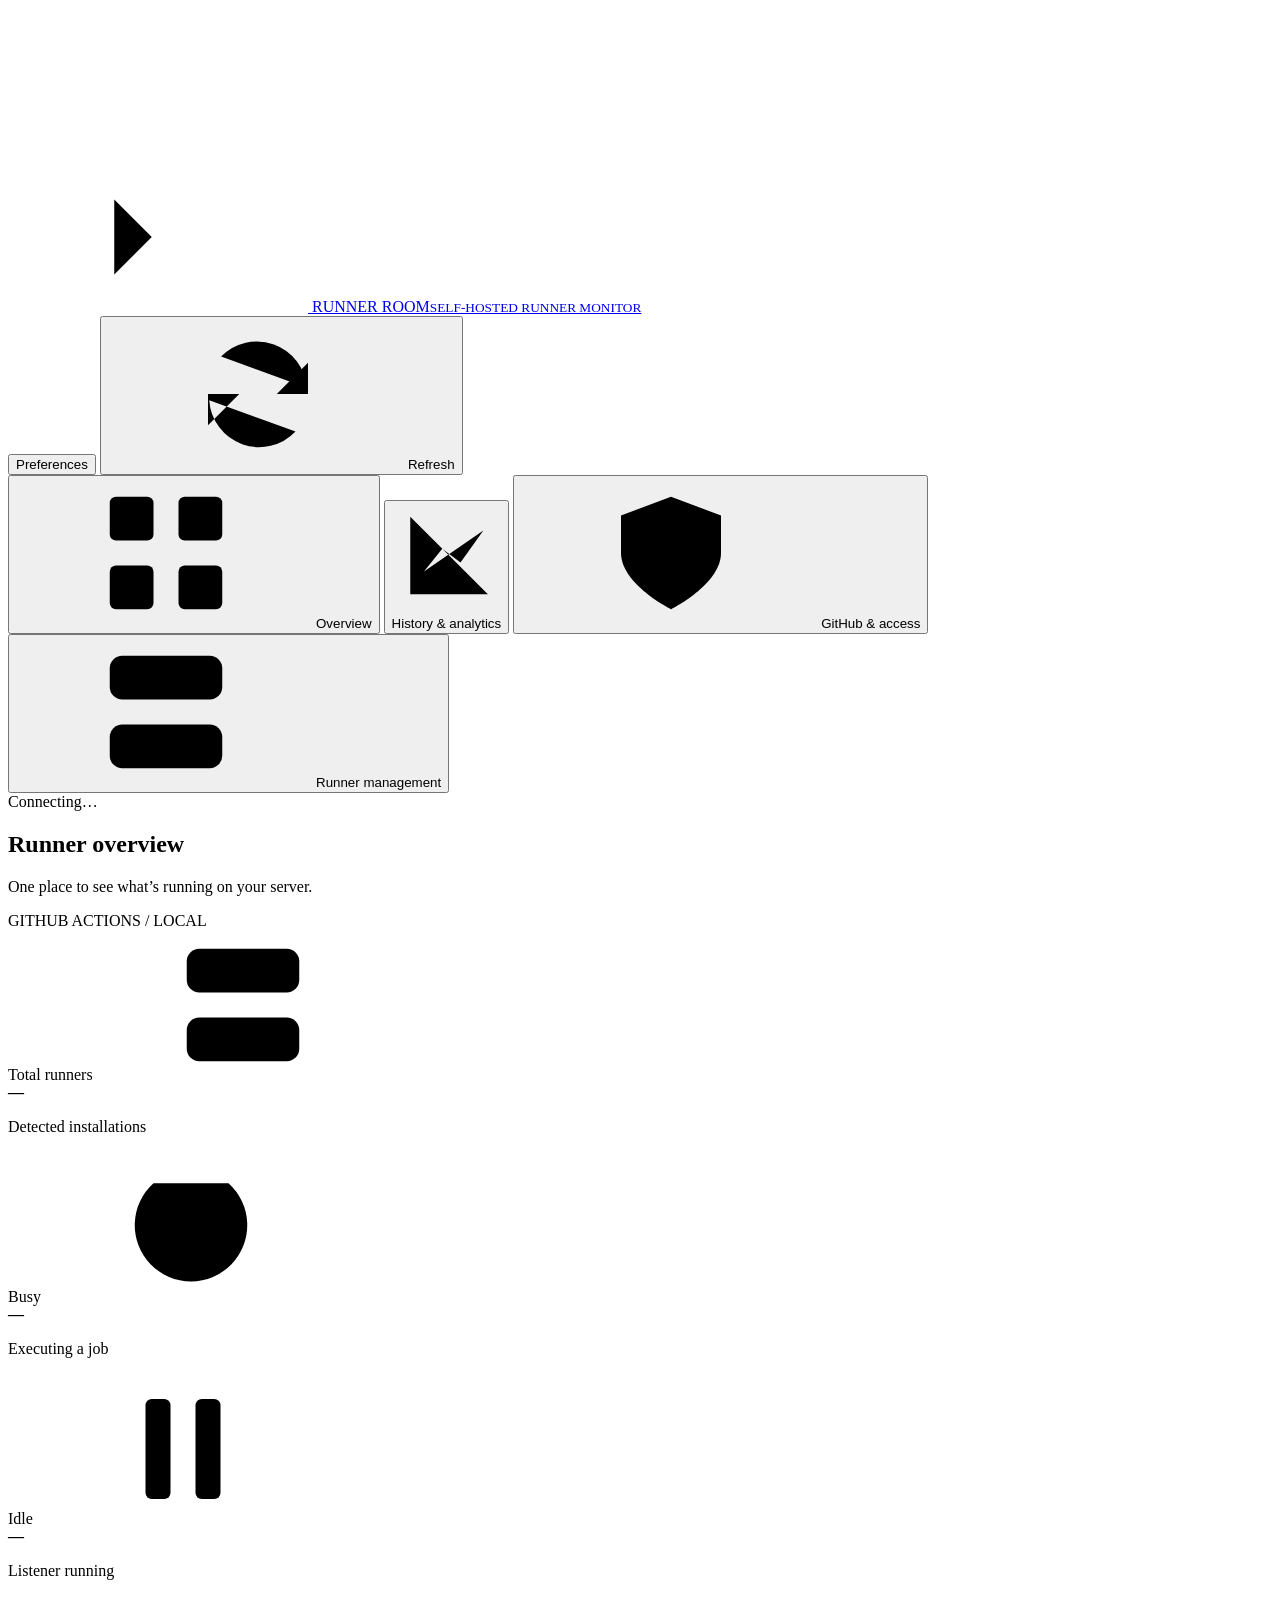
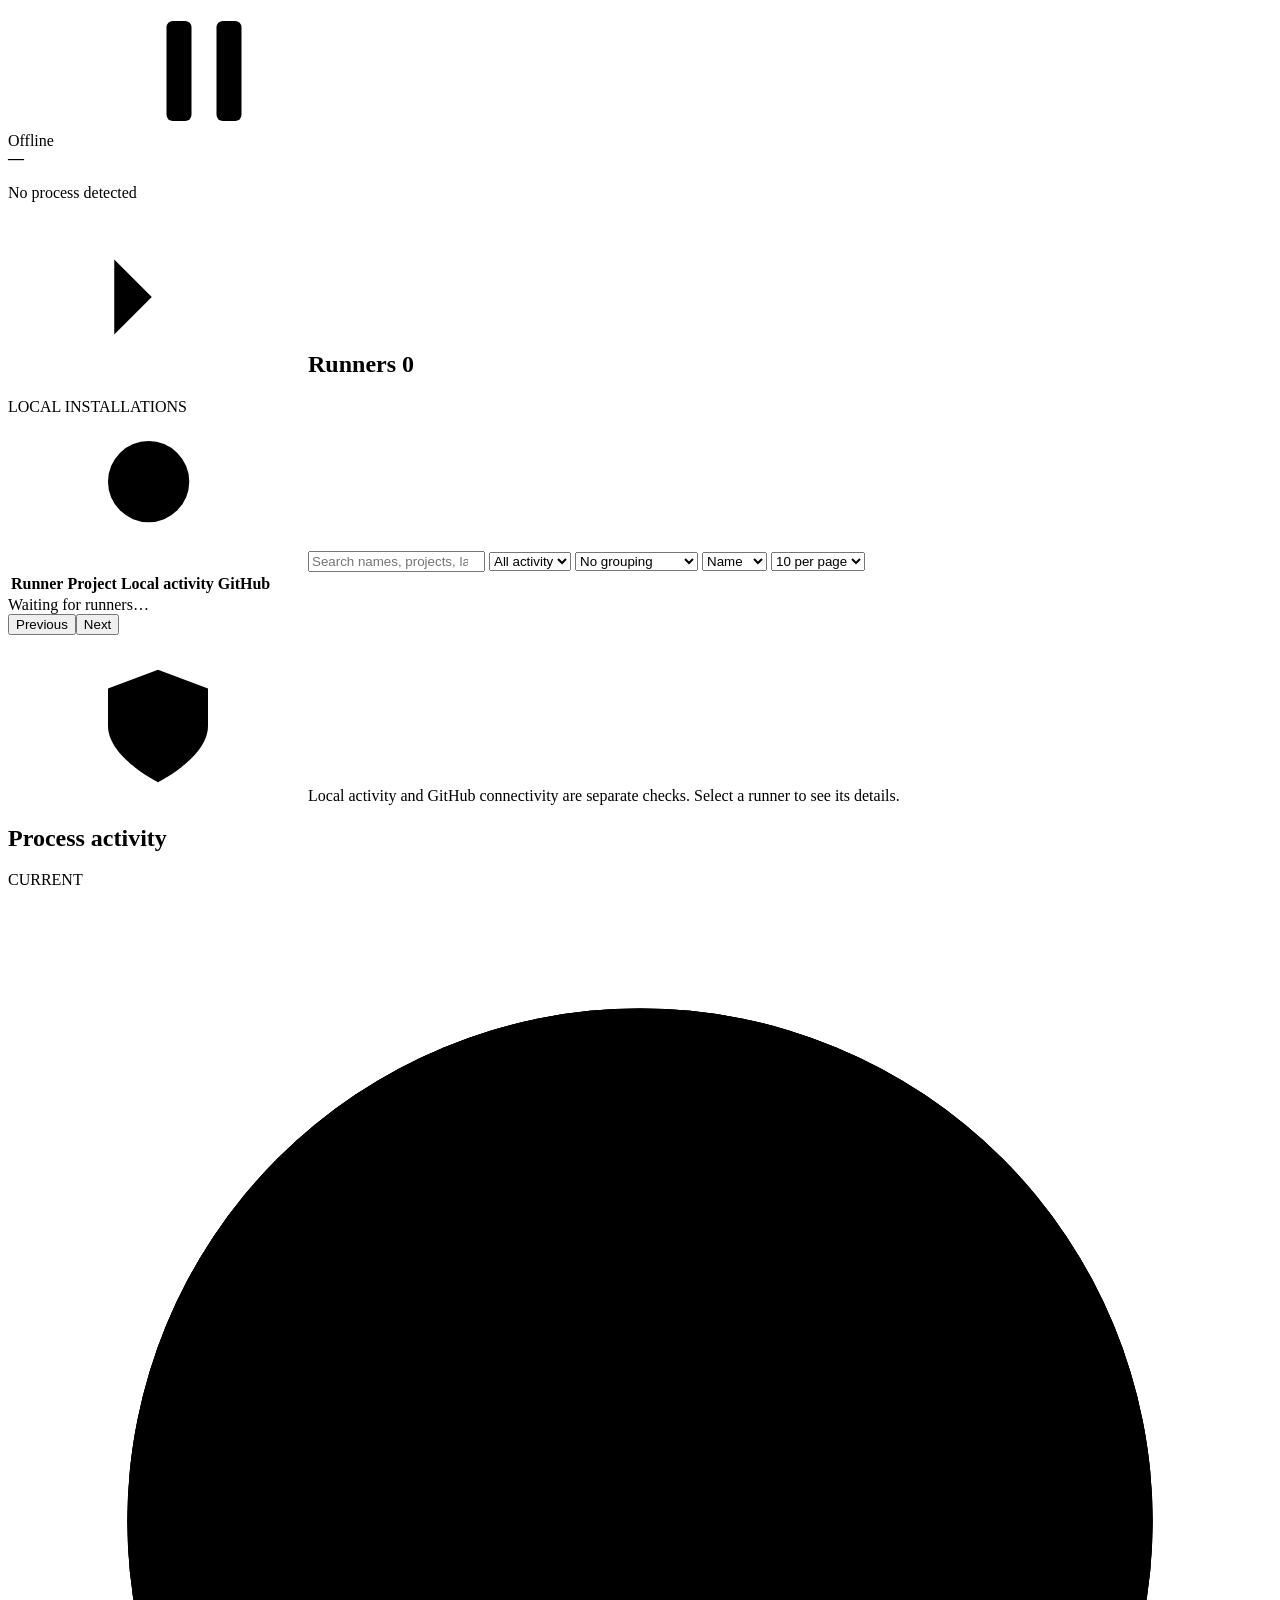
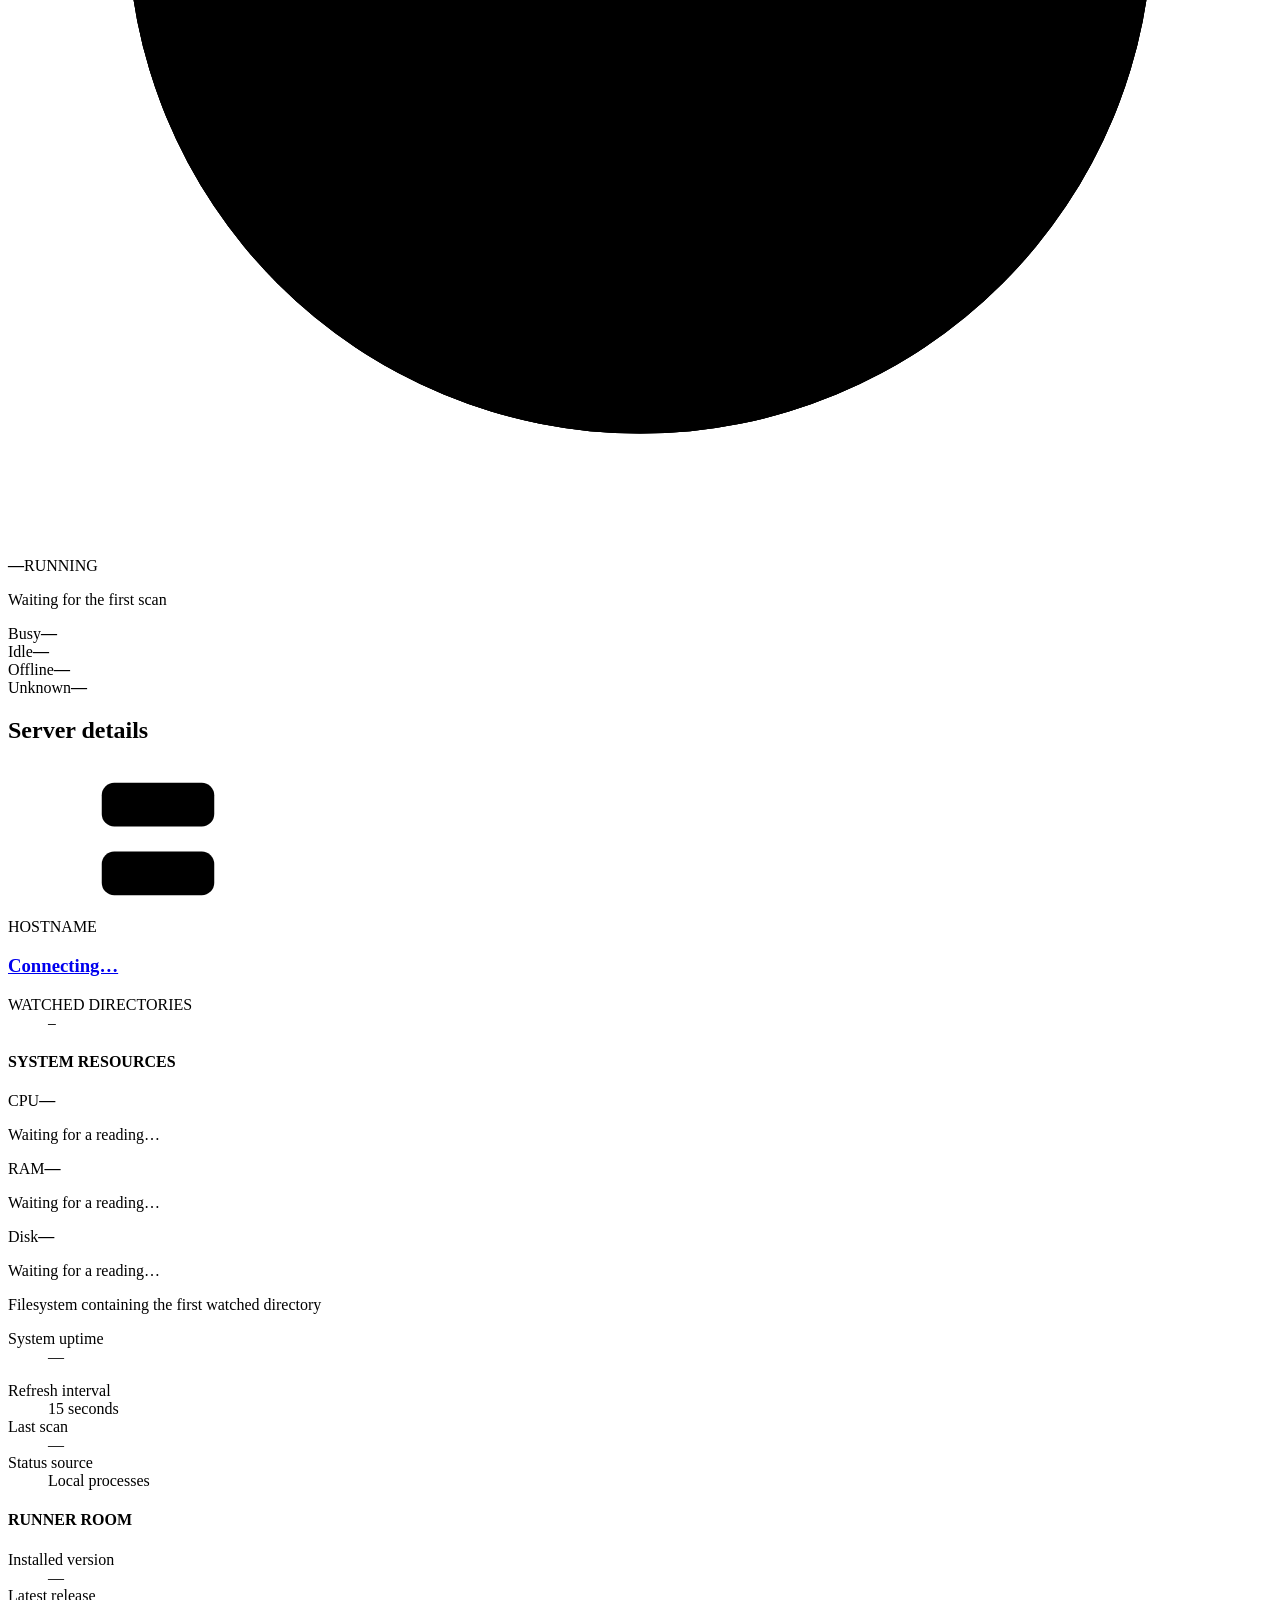
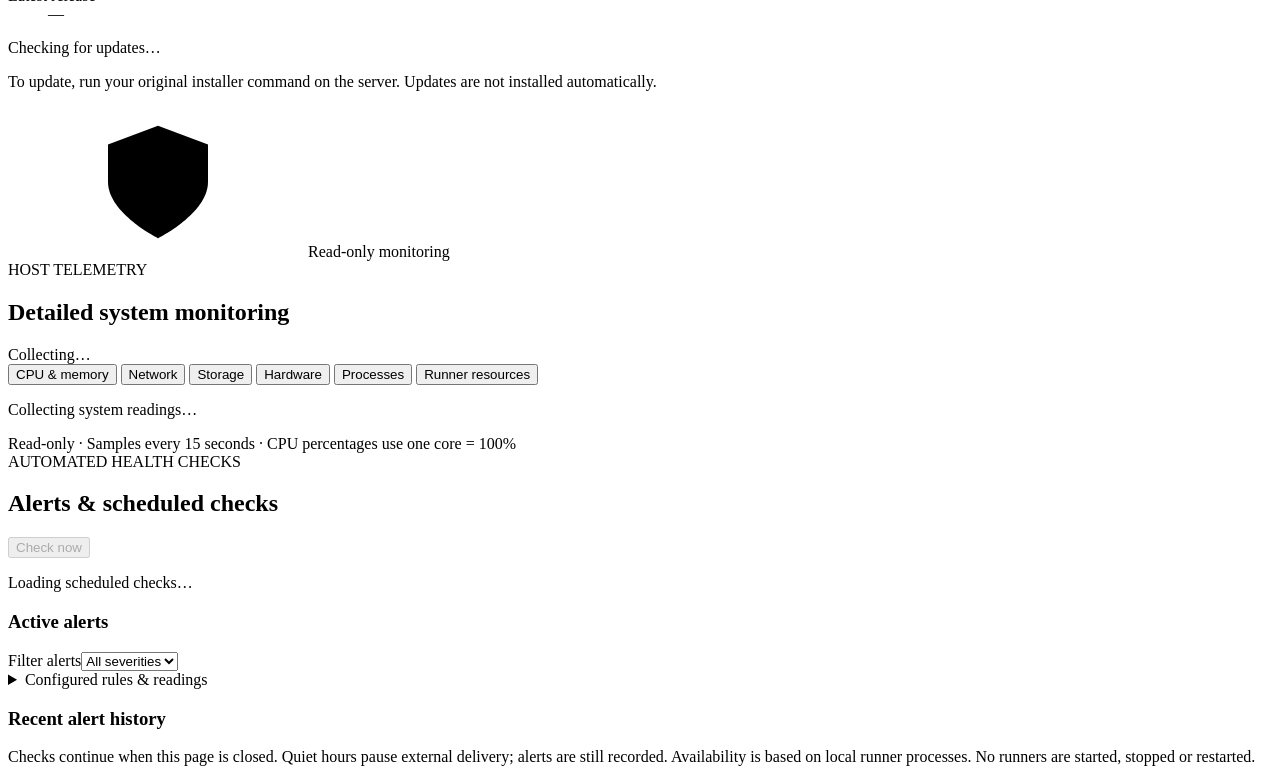
==== src/RunnerRoom/wwwroot/index.html @ 4120928f "refactor: organize .NET projects under src with feature-based folders" ====
<!doctype html>
<html lang="en" data-theme="dark">
<head>
  <meta charset="utf-8">
  <meta name="viewport" content="width=device-width, initial-scale=1">
  <title>Runner Room</title>
  <link rel="icon" href="data:image/svg+xml,%3Csvg xmlns='http://www.w3.org/2000/svg' viewBox='0 0 32 32'%3E%3Crect width='32' height='32' rx='6' fill='%232c8cff'/%3E%3Cpath d='m9 10 6 6-6 6m8 0h7' fill='none' stroke='white' stroke-width='2'/%3E%3C/svg%3E">
  <meta name="theme-color" content="#202a35">
  <link rel="manifest" href="/manifest.webmanifest">
  <link rel="apple-touch-icon" href="/icons/icon-192.png">
  <script src="/preferences.js"></script>
  <script src="/theme.js"></script>
  <link rel="stylesheet" href="/app.css">
  <script src="/access.js" defer></script>
  <script src="/app.js" defer></script>
</head>
<body>
  <svg class="icon-definitions" aria-hidden="true" xmlns="http://www.w3.org/2000/svg">
    <symbol id="icon-terminal" viewBox="0 0 24 24"><path d="m5 6 6 6-6 6m9 0h5"/></symbol>
    <symbol id="icon-grid" viewBox="0 0 24 24"><rect x="3" y="3" width="7" height="7" rx="1"/><rect x="14" y="3" width="7" height="7" rx="1"/><rect x="3" y="14" width="7" height="7" rx="1"/><rect x="14" y="14" width="7" height="7" rx="1"/></symbol>
    <symbol id="icon-server" viewBox="0 0 24 24"><rect x="3" y="3" width="18" height="7" rx="2"/><rect x="3" y="14" width="18" height="7" rx="2"/><path d="M7 6.5h.01M7 17.5h.01M16 6.5h2m-2 11h2"/></symbol>
    <symbol id="icon-power" viewBox="0 0 24 24"><path d="M12 2v10m-6-7a9 9 0 1 0 12 0"/></symbol>
    <symbol id="icon-pause" viewBox="0 0 24 24"><rect x="6" y="4" width="4" height="16" rx="1"/><rect x="14" y="4" width="4" height="16" rx="1"/></symbol>
    <symbol id="icon-refresh" viewBox="0 0 24 24"><path d="M20 7v5h-5M4 17v-5h5M6.1 6a8 8 0 0 1 13.7 5M4.2 13A8 8 0 0 0 18 18"/></symbol>
    <symbol id="icon-search" viewBox="0 0 24 24"><circle cx="10.5" cy="10.5" r="6.5"/><path d="m16 16 5 5"/></symbol>
    <symbol id="icon-shield" viewBox="0 0 24 24"><path d="m12 3 8 3v6c0 5-8 9-8 9s-8-4-8-9V6l8-3Z"/><path d="m8 12 3 3 5-6"/></symbol>
    <symbol id="icon-sun" viewBox="0 0 24 24"><circle cx="12" cy="12" r="4"/><path d="M12 2v2m0 16v2M2 12h2m16 0h2M5 5l1.5 1.5m11 11L19 19M5 19l1.5-1.5m11-11L19 5"/></symbol>
    <symbol id="icon-moon" viewBox="0 0 24 24"><path d="M20.5 13A8.5 8.5 0 0 1 11 3.5 8.5 8.5 0 1 0 20.5 13Z"/></symbol>
  </svg>
  <header class="topbar">
    <a class="brand" href="/" aria-label="Runner Room home">
      <span class="brand-mark"><svg class="icon" aria-hidden="true"><use href="#icon-terminal"/></svg></span>
      <span>RUNNER ROOM<small>SELF-HOSTED RUNNER MONITOR</small></span>
    </a>
    <div class="topbar-actions">
      <a id="app-update-indicator" class="app-update-indicator" target="_blank" rel="noopener noreferrer" hidden>Update available</a>
      <button id="preferences-open" class="theme-toggle" type="button">Preferences</button>
      <button id="theme-toggle" class="theme-toggle" type="button" hidden>
        <svg class="icon sun" aria-hidden="true"><use href="#icon-sun"/></svg>
        <svg class="icon moon" aria-hidden="true"><use href="#icon-moon"/></svg>
        <span id="theme-label">Light theme</span>
      </button>
      <button id="refresh" class="primary-button" type="button"><svg class="icon" aria-hidden="true"><use href="#icon-refresh"/></svg>Refresh</button>
    </div>
  </header>
  <div class="workspace-bar">
    <div class="workspace-tabs" role="tablist" aria-label="Workspace">
      <button id="workspace-tab-overview" class="workspace-tab" type="button" role="tab" aria-selected="true" aria-controls="workspace-overview" data-workspace="overview"><svg class="icon" aria-hidden="true"><use href="#icon-grid"/></svg>Overview</button>
      <button id="workspace-tab-history" class="workspace-tab" type="button" role="tab" aria-selected="false" aria-controls="workspace-history" tabindex="-1" data-workspace="history"><svg class="icon" viewBox="0 0 24 24" aria-hidden="true"><path d="M4 3v17h17M7 15l4-5 4 3 5-7"/></svg>History &amp; analytics</button>
      <button id="workspace-tab-integration" class="workspace-tab" type="button" role="tab" aria-selected="false" aria-controls="workspace-integration" tabindex="-1" data-workspace="integration"><svg class="icon" aria-hidden="true"><use href="#icon-shield"/></svg>GitHub &amp; access</button>
      <button id="workspace-tab-management" class="workspace-tab" type="button" role="tab" aria-selected="false" aria-controls="workspace-management" tabindex="-1" data-workspace="management"><svg class="icon" aria-hidden="true"><use href="#icon-server"/></svg>Runner management</button>
    </div>
    <span class="connection"><i class="dot unknown" id="connection-dot" aria-hidden="true"></i><span id="connection">Connecting…</span></span>
  </div>
  <main>
    <div id="access-session" class="access-session" hidden><span id="access-identity"></span><button id="access-logout" type="button">Sign out</button></div>
    <div id="demo" class="notice demo" hidden><strong>DEMO PREVIEW</strong><span>Sample data. Your server will show its own runners here.</span></div>
    <div id="message" class="notice" role="status" hidden></div>
    <section id="workspace-overview" role="tabpanel" aria-labelledby="workspace-tab-overview">
    <div class="page-heading"><div><h1>Runner overview</h1><p>One place to see what’s running on your server.</p></div><span class="scope-label">GITHUB ACTIONS / LOCAL</span></div>
    <div class="dashboard-grid">
      <div class="main-column">
        <section class="summary" aria-label="Runner counts">
          <article class="metric total-metric"><div class="metric-heading"><span>Total runners</span><svg class="icon" aria-hidden="true"><use href="#icon-server"/></svg></div><strong id="total">—</strong><p>Detected installations</p><span class="metric-accent" aria-hidden="true"></span></article>
          <article class="metric busy-metric"><div class="metric-heading"><span>Busy</span><svg class="icon" aria-hidden="true"><use href="#icon-power"/></svg></div><strong id="busy">—</strong><p><i class="dot busy" aria-hidden="true"></i>Executing a job</p><span class="metric-accent" aria-hidden="true"></span></article>
          <article class="metric on-metric"><div class="metric-heading"><span>Idle</span><svg class="icon" aria-hidden="true"><use href="#icon-pause"/></svg></div><strong id="idle">—</strong><p><i class="dot idle" aria-hidden="true"></i>Listener running</p><span class="metric-accent" aria-hidden="true"></span></article>
          <article class="metric off-metric"><div class="metric-heading"><span>Offline</span><svg class="icon" aria-hidden="true"><use href="#icon-pause"/></svg></div><strong id="offline">—</strong><p><i class="dot offline" aria-hidden="true"></i>No process detected</p><span class="metric-accent" aria-hidden="true"></span></article>
        </section>
        <section class="panel runner-panel" aria-labelledby="runners-title">
          <div class="panel-heading"><h2 id="runners-title"><svg class="icon" aria-hidden="true"><use href="#icon-terminal"/></svg>Runners <span id="count" class="count">0</span></h2><span class="panel-caption">LOCAL INSTALLATIONS</span></div>
          <div class="table-toolbar">
            <label class="search"><svg class="icon" aria-hidden="true"><use href="#icon-search"/></svg><input id="search" type="search" aria-label="Search runners" placeholder="Search names, projects, labels…" autocomplete="off"></label>
            <select id="status-filter" aria-label="Filter runners by status"><option value="all">All activity</option><option value="busy">Busy</option><option value="idle">Idle</option><option value="offline">Offline</option><option value="unknown">Unknown</option></select>
            <select id="group-by" aria-label="Group runners"><option value="none">No grouping</option><option value="repository">By repository</option><option value="organization">By organization</option><option value="host">By machine</option><option value="group">By custom group</option><option value="runnerGroup">By runner group</option></select>
            <select id="runner-sort" aria-label="Sort runners"><option value="name">Name</option><option value="status">Status</option><option value="uptime">Uptime</option></select>
            <select id="runner-page-size" aria-label="Runners per page"><option value="10">10 per page</option><option value="25">25 per page</option><option value="50">50 per page</option><option value="all">All runners</option></select>
          </div>
          <div class="table-wrap"><table><thead><tr><th scope="col">Runner</th><th scope="col" class="target-column">Project</th><th scope="col">Local activity</th><th scope="col">GitHub</th></tr></thead><tbody id="runners"></tbody></table></div>
          <div id="empty" class="empty" hidden><svg class="icon" aria-hidden="true"><use href="#icon-search"/></svg><h3 id="empty-title">No runners yet</h3><p id="empty-description"></p></div>
          <div class="table-footer"><span id="visible-count">Waiting for runners…</span><div class="page-controls"><button id="runner-previous" type="button">Previous</button><span id="runner-page"></span><button id="runner-next" type="button">Next</button></div></div>
        </section>
        <p class="status-note"><svg class="icon" aria-hidden="true"><use href="#icon-shield"/></svg>Local activity and GitHub connectivity are separate checks. Select a runner to see its details.</p>
      </div>
      <aside class="side-column" aria-label="Status and server details">
        <section class="panel activity-panel" aria-labelledby="activity-title">
          <div class="panel-heading"><h2 id="activity-title">Process activity</h2><span class="panel-caption">CURRENT</span></div>
          <div class="activity-body">
            <div id="activity-ring" class="activity-ring" role="img" aria-label="Waiting for runner status">
              <svg viewBox="0 0 180 180" aria-hidden="true"><circle class="ring-track" cx="90" cy="90" r="73"/><circle id="ring-on" class="ring-on" cx="90" cy="90" r="73" pathLength="100" stroke-dasharray="0 100"/><circle id="ring-unknown" class="ring-unknown" cx="90" cy="90" r="73" pathLength="100" stroke-dasharray="0 100"/></svg>
              <div class="ring-value"><strong id="activity-percent">—</strong><span>RUNNING</span></div>
            </div>
            <p id="activity-caption">Waiting for the first scan</p>
          </div>
          <div class="status-legend"><div><span><i class="dot busy" aria-hidden="true"></i>Busy</span><strong id="legend-busy">—</strong></div><div><span><i class="dot idle" aria-hidden="true"></i>Idle</span><strong id="legend-idle">—</strong></div><div><span><i class="dot offline" aria-hidden="true"></i>Offline</span><strong id="legend-offline">—</strong></div><div><span><i class="dot unknown" aria-hidden="true"></i>Unknown</span><strong id="legend-unknown">—</strong></div></div>
        </section>
        <section class="panel server-panel" aria-labelledby="server-title">
          <div class="panel-heading"><h2 id="server-title">Server details</h2><svg class="icon" aria-hidden="true"><use href="#icon-server"/></svg></div>
          <div class="server-body">
            <span class="field-label">HOSTNAME</span><h3><a id="host" href="#/server" data-no-translate>Connecting…</a></h3>
            <dl><div class="directory-field"><dt>WATCHED DIRECTORIES</dt><dd><code id="root">—</code></dd></div></dl>
            <section class="system-info" aria-labelledby="system-title">
              <h4 id="system-title">SYSTEM RESOURCES</h4>
              <div class="resource">
                <div class="resource-heading"><span>CPU</span><strong id="cpu-value">—</strong></div>
                <progress id="cpu-meter" max="100" value="0" aria-label="CPU usage" hidden></progress>
                <p id="cpu-detail">Waiting for a reading…</p>
              </div>
              <div class="resource">
                <div class="resource-heading"><span>RAM</span><strong id="memory-value">—</strong></div>
                <progress id="memory-meter" max="100" value="0" aria-label="RAM usage" hidden></progress>
                <p id="memory-detail">Waiting for a reading…</p>
              </div>
              <div class="resource">
                <div class="resource-heading"><span>Disk</span><strong id="disk-value">—</strong></div>
                <progress id="disk-meter" max="100" value="0" aria-label="Disk usage" hidden></progress>
                <p id="disk-detail">Waiting for a reading…</p>
                <p id="disk-available"></p>
                <span class="resource-note">Filesystem containing the first watched directory</span>
              </div>
              <dl><div><dt>System uptime</dt><dd id="system-uptime">—</dd></div></dl>
            </section>
            <dl class="monitor-details"><div><dt>Refresh interval</dt><dd>15 seconds</dd></div><div><dt>Last scan</dt><dd id="updated">—</dd></div><div><dt>Status source</dt><dd>Local processes</dd></div></dl>
            <section class="application-info" aria-labelledby="app-update-title">
              <h4 id="app-update-title">RUNNER ROOM</h4>
              <dl><div><dt>Installed version</dt><dd id="app-installed-version">—</dd></div><div><dt>Latest release</dt><dd id="app-latest-version">—</dd></div></dl>
              <p id="app-update-status" class="app-update-status" role="status">Checking for updates…</p>
              <p id="app-update-message" class="detail-hint"></p>
              <p id="app-update-checked" class="detail-hint"></p>
              <a id="app-release-link" class="project-link" target="_blank" rel="noopener noreferrer" hidden>View release notes ↗</a>
              <p class="detail-hint">To update, run your original installer command on the server. Updates are not installed automatically.</p>
            </section>
          </div>
          <div class="server-footer"><svg class="icon" aria-hidden="true"><use href="#icon-shield"/></svg>Read-only monitoring</div>
        </section>
      </aside>
    </div>
    <section class="panel monitoring-panel" aria-labelledby="monitoring-title">
      <div class="panel-heading"><div><span class="field-label">HOST TELEMETRY</span><h2 id="monitoring-title">Detailed system monitoring</h2></div><span id="monitoring-checked" class="panel-caption">Collecting…</span></div>
      <div class="monitor-tabs" role="tablist" aria-label="System metrics">
        <button type="button" role="tab" id="tab-cpu" aria-controls="monitor-cpu" aria-selected="true" data-monitor-tab="cpu">CPU &amp; memory</button>
        <button type="button" role="tab" id="tab-network" aria-controls="monitor-network" aria-selected="false" tabindex="-1" data-monitor-tab="network">Network</button>
        <button type="button" role="tab" id="tab-storage" aria-controls="monitor-storage" aria-selected="false" tabindex="-1" data-monitor-tab="storage">Storage</button>
        <button type="button" role="tab" id="tab-hardware" aria-controls="monitor-hardware" aria-selected="false" tabindex="-1" data-monitor-tab="hardware">Hardware</button>
        <button type="button" role="tab" id="tab-processes" aria-controls="monitor-processes" aria-selected="false" tabindex="-1" data-monitor-tab="processes">Processes</button>
        <button type="button" role="tab" id="tab-runner-resources" aria-controls="monitor-runner-resources" aria-selected="false" tabindex="-1" data-monitor-tab="runner-resources">Runner resources</button>
      </div>
      <p id="monitoring-warning" class="monitor-warning" role="status" hidden></p>
      <div id="monitor-cpu" class="monitor-content" role="tabpanel" aria-labelledby="tab-cpu"><p class="detail-hint">Collecting system readings…</p></div>
      <div id="monitor-network" class="monitor-content" role="tabpanel" aria-labelledby="tab-network" hidden></div>
      <div id="monitor-storage" class="monitor-content" role="tabpanel" aria-labelledby="tab-storage" hidden></div>
      <div id="monitor-hardware" class="monitor-content" role="tabpanel" aria-labelledby="tab-hardware" hidden></div>
      <div id="monitor-processes" class="monitor-content" role="tabpanel" aria-labelledby="tab-processes" hidden>
        <div class="process-controls"><label>View <select id="process-view"><option value="applications">Applications</option><option value="processes">Individual processes</option></select></label><label>Sort by <select id="process-sort"><option value="cpu">CPU</option><option value="memory">RAM</option></select></label></div>
        <div id="process-readings"></div>
      </div>
      <div id="monitor-runner-resources" class="monitor-content" role="tabpanel" aria-labelledby="tab-runner-resources" hidden></div>
      <div class="table-footer">Read-only · Samples every 15 seconds · CPU percentages use one core = 100%</div>
    </section>
    <section class="panel alerts-panel" aria-labelledby="alerts-title">
      <div class="panel-heading"><div><span class="field-label">AUTOMATED HEALTH CHECKS</span><h2 id="alerts-title">Alerts &amp; scheduled checks</h2></div><button id="alerts-check" class="secondary-button" type="button" disabled>Check now</button></div>
      <div class="monitor-content">
        <p id="alerts-warning" class="monitor-warning" role="status" hidden></p>
        <div id="alerts-summary" class="monitor-grid"></div>
        <p id="alerts-schedule" class="detail-hint">Loading scheduled checks…</p>
        <div class="history-job-heading"><h3 class="monitor-subheading">Active alerts</h3><label>Filter alerts<select id="alerts-severity"><option value="">All severities</option><option value="critical">Critical</option><option value="warning">Warning</option></select></label></div>
        <div id="alerts-active" class="alerts-active" aria-live="polite"></div>
        <details class="alerts-rules"><summary>Configured rules &amp; readings</summary><div id="alerts-rules"></div><p class="detail-hint">Edit Alerts in the server settings file and restart the service to change rules, thresholds, check frequency or notification delivery. Missing readings never count as healthy.</p></details>
        <h3 class="monitor-subheading">Recent alert history</h3>
        <div id="alerts-history"></div>
        <p class="detail-hint">Checks continue when this page is closed. Quiet hours pause external delivery; alerts are still recorded. Availability is based on local runner processes. No runners are started, stopped or restarted.</p>
      </div>
    </section>
    </section>
    <section id="workspace-history" class="panel analytics-panel" role="tabpanel" aria-labelledby="workspace-tab-history" hidden>
      <div class="panel-heading"><div><span class="field-label">OBSERVED ACTIVITY</span><h2 id="analytics-title">History &amp; analytics</h2></div><button id="history-export" class="secondary-button" type="button" disabled>Export jobs CSV</button></div>
      <form id="history-controls" class="history-controls">
        <label>Period<select id="history-period"><option value="7">Last 7 UTC days</option><option value="1">Today (UTC)</option><option value="30">Last 30 UTC days</option><option value="custom">Custom</option></select></label>
        <label>From (UTC)<input type="date" id="history-from" required></label>
        <label>Through (UTC)<input type="date" id="history-to" required></label>
        <label>Runner<select id="history-runner"><option value="">All runners</option></select></label>
        <button class="secondary-button" type="submit">Apply dates</button>
      </form>
      <p id="history-message" class="monitor-warning" role="status" hidden></p>
      <div class="monitor-content">
        <p id="history-coverage" class="detail-hint">Collecting history…</p>
        <div id="history-summary" class="history-summary"></div>
        <div class="history-charts"><section><h3 class="monitor-subheading">Completed jobs per day</h3><div id="history-job-chart" class="history-chart"></div></section><section><h3 class="monitor-subheading">Daily runner utilization</h3><div id="history-utilization-chart" class="history-chart"></div></section></div>
        <h3 class="monitor-subheading">Runner comparison</h3><div id="history-runners"></div>
        <div class="history-job-heading"><h3 class="monitor-subheading">Job history</h3><label>Job outcome<select id="history-result"><option value="">All outcomes</option><option>Succeeded</option><option>SucceededWithIssues</option><option>Failed</option><option>Canceled</option><option>Skipped</option><option>Abandoned</option><option value="Incomplete">Completion not observed</option></select></label></div>
        <div id="history-jobs"></div>
        <div class="history-pagination"><button id="history-previous" type="button" class="secondary-button" disabled>Previous</button><span id="history-page" class="detail-hint"></span><button id="history-next" type="button" class="secondary-button" disabled>Next</button></div>
        <p class="detail-hint">Local availability measures running processes, not GitHub connectivity. Unknown states and collection gaps are excluded from percentages. Job records come from retained listener summaries; missing events can leave outcomes or durations unavailable. Outcome filters apply to the job list and CSV; charts and totals describe all outcomes.</p>
      </div>
    </section>
    <section id="workspace-integration" class="panel" role="tabpanel" aria-labelledby="workspace-tab-integration" hidden>
      <div class="panel-heading"><div><span class="field-label">CONNECTION &amp; PERMISSIONS</span><h2>GitHub &amp; access</h2></div></div>
      <div class="monitor-content">
        <p id="integration-warning" class="monitor-warning" role="status" hidden></p>
        <div id="integration-summary" class="monitor-grid"></div>
        <p id="integration-permissions" class="detail-hint"></p>
        <div id="integration-admin" hidden>
          <h3 class="monitor-subheading">GitHub runner connections</h3><div id="integration-runners"></div>
          <p class="detail-hint">Runner API access uses the server's read-only GitHub token. GitHub sign-in identifies dashboard users and grants no access unless their numeric GitHub ID is explicitly allowed.</p>
          <h3 class="monitor-subheading">Allowed accounts</h3><div id="integration-users"></div>
          <p class="detail-hint">Manage accounts and roles in Access settings on the server, then restart. Viewer: monitoring, job summaries and history exports. Admin: also diagnostic logs, manual alert checks, integration details and access audit.</p>
          <h3 class="monitor-subheading">Recent access activity</h3><div id="integration-audit"></div>
        </div>
      </div>
    </section>
    <section id="workspace-management" class="panel management-panel" role="tabpanel" aria-labelledby="workspace-tab-management" hidden>
      <div class="panel-heading"><div><span class="field-label">RUNNER LIFECYCLE</span><h2>Runner management</h2></div><button id="management-refresh" class="secondary-button" type="button">Refresh management</button></div>
      <div class="monitor-content">
        <p id="management-message" class="monitor-warning" role="status">Loading management settings…</p>
        <div id="management-content" hidden>
          <div id="management-summary" class="monitor-grid"></div>
          <div class="management-toolbar"><button id="management-new" class="secondary-button" type="button">+ Create runners</button><button id="management-import-open" class="secondary-button" type="button">Import installation</button><button id="management-version" class="secondary-button" type="button">Check latest version</button><span id="management-latest" class="detail-hint"></span></div>
          <details id="management-editor" class="management-section">
            <summary id="management-editor-title">Create runners / pool template</summary>
            <form id="management-form" class="management-form">
              <label>Runner name / batch prefix<input id="mg-name" required maxlength="100" placeholder="build-linux"></label>
              <label>GitHub scope<select id="mg-scope" required></select></label>
              <label>Custom labels<input id="mg-labels" placeholder="home-lab, build"></label>
              <label>Execution mode<select id="mg-mode"><option value="process">Managed process</option><option value="user-service">User systemd service</option><option value="system-service" disabled>Existing system service</option></select></label>
              <label>Workspace folder<input id="mg-work" value="_work" required maxlength="100"></label>
              <label>Local pool<input id="mg-pool" value="default" required maxlength="100"></label>
              <label>GitHub group (organization only)<input id="mg-group" maxlength="100" placeholder="Default"></label>
              <label>Number of runners<input id="mg-count" type="number" min="1" max="50" value="1" required></label>
              <label>Crash retry limit<input id="mg-retries" type="number" min="0" max="20" value="3" required></label>
              <label>Retry delay (seconds)<input id="mg-delay" type="number" min="5" max="3600" value="30" required></label>
              <label class="management-check"><input id="mg-restore" type="checkbox" checked> Restore after restart</label>
              <label class="management-check"><input id="mg-ephemeral" type="checkbox"> Ephemeral (one job)</label>
              <label class="management-check"><input id="mg-no-update" type="checkbox"> Disable GitHub auto-update</label>
              <label class="management-check"><input id="mg-start" type="checkbox" checked> Start after creation</label>
              <div class="management-form-actions"><button id="mg-save" class="secondary-button" type="submit">Create runners</button><button id="mg-save-pool" class="secondary-button" type="button">Save pool template</button><button id="mg-reset" class="secondary-button" type="button">New runner</button></div>
            </form>
            <p class="detail-hint">Registration settings may unregister and re-register a runner after draining it. This changes its GitHub runner ID and leaves it stopped. Labels and retry settings update in place. Created installations can switch between process and user-service modes; imported modes are preserved.</p>
          </details>
          <details id="management-import" class="management-section"><summary>Import an existing installation</summary>
            <form id="management-import-form" class="management-form"><label>Discovered installation<select id="mg-import-runner" required></select></label><label>Existing execution mode<select id="mg-import-mode"><option value="process">Process (no service)</option><option value="system-service">System systemd service</option><option value="user-service">User systemd service</option></select></label><button class="secondary-button" type="submit">Import into managed mode</button></form>
            <p class="detail-hint">Import keeps the registration and files in place. Use the existing service mode. The dashboard account needs permission to control that service.</p>
          </details>
          <h3 class="monitor-subheading">Managed runners</h3>
          <div class="management-toolbar"><label class="management-check"><input id="mg-select-all" type="checkbox"> Select all</label><label>Action<select id="mg-action"><option value="start">Start</option><option value="stop">Stop when idle</option><option value="restart">Drain &amp; restart</option><option value="drain">Drain for maintenance</option><option value="update">Drain &amp; update</option><option value="register">Register again</option><option value="unregister">Unregister</option><option value="remove">Remove</option></select></label><button id="mg-apply" class="secondary-button" type="button" disabled>Apply to selected</button></div>
          <div id="management-runners"></div>
          <p class="detail-hint">Drain waits for local and GitHub idle readings; busy or unknown readings block stopping. GitHub has no atomic pause API, so pause workflow producers for strict maintenance isolation. Removed managed folders are archived in .removed; imported folders are preserved.</p>
          <details class="management-section" open><summary>Local runner pools</summary><div id="management-pools"></div><p class="detail-hint">Save a pool template above, then set its desired count. Scaling down drains and unregisters members. Counts refer to installations on this server.</p></details>
          <details class="management-section"><summary>GitHub organization groups</summary>
            <form id="management-group-form" class="management-form">
              <label>Organization<input id="mg-org" placeholder="your-org" required></label><label>Action<select id="mg-group-action"><option value="list">List groups</option><option value="create">Create</option><option value="update">Update</option><option value="members">Replace runner membership</option><option value="delete">Delete</option></select></label>
              <label>Group ID<input id="mg-group-id" type="number" min="1"></label><label>Group name<input id="mg-group-name" maxlength="100"></label><label>Visibility<select id="mg-visibility"><option value="private">Private repositories</option><option value="selected">Selected repositories</option><option value="all">All repositories</option></select></label><label>Selected repository IDs<input id="mg-repository-ids" placeholder="123, 456"></label><label>Runner IDs (replace membership)<input id="mg-runner-ids" placeholder="23, 24"></label><label class="management-check"><input id="mg-public" type="checkbox"> Allow public repositories</label><div class="management-form-actions"><button class="secondary-button" type="submit">Apply group action</button></div>
            </form><div id="management-groups"></div>
          </details>
          <details class="management-section" open><summary>Workflow runs</summary>
            <form id="management-workflow-form" class="management-form"><label>Repository<input id="mg-workflow-repo" placeholder="owner/repository" required></label><label>Run ID<input id="mg-run-id" type="number" min="1" required></label><label>Action<select id="mg-workflow-action"><option value="track">Track run</option><option value="rerun-failed">Rerun failed jobs</option><option value="rerun">Rerun all jobs</option><option value="cancel">Cancel run</option></select></label><button class="secondary-button" type="submit">Apply workflow action</button></form>
            <div id="management-workflows"></div><p class="detail-hint">Attempts and results are refreshed from GitHub every 30 seconds. Reruns can take a moment to appear. Actions require a permitted repository and a token with Actions write access.</p>
          </details>
          <h3 class="monitor-subheading">Operation history</h3><div id="management-operations" aria-live="polite"></div>
        </div>
      </div>
    </section>
    <section id="workspace-detail" class="panel detail-page" hidden aria-labelledby="detail-title">
      <div class="panel-heading"><a href="#overview">← Overview</a><span id="detail-checked" class="panel-caption"></span></div>
      <div class="detail-page-body"><h1 id="detail-title" data-no-translate>Details</h1><p id="detail-message" role="status"></p><div id="detail-content"></div></div>
    </section>
  </main>
  <button id="exit-tv" class="secondary-button" type="button" hidden>Exit TV mode</button>
  <dialog id="preferences-dialog" aria-labelledby="preferences-title">
    <div class="panel-heading"><h2 id="preferences-title">Preferences</h2><button id="preferences-close" type="button">Close ✕</button></div>
    <div class="preferences-body">
      <p class="detail-hint">Saved in this browser. No credentials or monitoring data are stored in these preferences.</p>
      <div class="preference-grid">
        <label>Theme<select id="pref-theme"><option value="dark">Dark</option><option value="light">Light</option><option value="system">System</option><option value="night">Night</option></select></label>
        <label>Language<select id="pref-language"><option value="en">English</option><option value="pt-PT">Português</option></select></label>
        <label>Date format<select id="pref-dateFormat"><option value="locale">Local format</option><option value="iso">YYYY-MM-DD</option></select></label>
        <label>Clock<select id="pref-clock"><option value="24">24 hours</option><option value="12">12 hours</option></select></label>
        <label>Time zone<select id="pref-timeZone"><option value="local">Local time</option><option value="UTC">UTC</option></select></label>
        <label>Display mode<select id="pref-display"><option value="normal">Standard</option><option value="compact">Compact</option><option value="tv">TV / wall display</option></select></label>
      </div>
      <div class="preference-actions"><button id="edit-layout" type="button" aria-pressed="false">Edit layout</button><button id="fullscreen" type="button">Full screen</button><button id="install-app" type="button">Install app</button></div>
      <p id="install-message" class="detail-hint" role="status">Installation needs HTTPS or localhost. Use your browser’s install menu; on iPhone, Share → Add to Home Screen.</p>
      <h3>Visible widgets</h3><div id="widget-list"></div>
      <button id="reset-preferences" type="button">Reset preferences</button>
    </div>
  </dialog>
  <dialog id="log-dialog" aria-labelledby="log-title">
    <div class="log-heading"><div><span class="field-label">RUNNER DIAGNOSTICS</span><h2 id="log-title">Runner logs</h2></div><button id="log-close" type="button" class="secondary-button" aria-label="Close logs">Close ✕</button></div>
    <p class="detail-hint log-description">Local listener and worker diagnostics. Multiline payloads are omitted and common secrets are masked. Review before sharing.</p>
    <div class="log-toolbar">
      <label class="log-file-label">Log file<select id="log-file"><option value="">Follow current / latest</option></select></label>
      <label>Search<input id="log-search" type="search" placeholder="Find in this excerpt…"></label>
      <label>Level<select id="log-level"><option value="all">All levels</option><option value="warnings">Warnings + errors</option><option value="ERR">Errors</option></select></label>
    </div>
    <div class="log-actions"><button id="log-pause" type="button" class="secondary-button" aria-pressed="false">Pause updates</button><button id="log-refresh" type="button" class="secondary-button">Refresh logs</button><label class="log-follow"><input id="log-follow" type="checkbox" checked> Follow latest lines</label><button id="log-download" type="button" class="secondary-button">Download excerpt</button></div>
    <p id="log-status" class="detail-hint" role="status"></p>
    <div id="log-output" class="log-output" tabindex="0" role="region" aria-label="Diagnostic log excerpt"></div>
    <p id="log-note" class="detail-hint"></p>
  </dialog>
  <script src="/logs.js" defer></script>
  <script src="/monitoring.js" defer></script>
  <script src="/history.js" defer></script>
  <script src="/alerts.js" defer></script>
  <script src="/workspace.js" defer></script>
  <script src="/integration.js" defer></script>
  <script src="/management.js" defer></script>
  <script src="/application-updates.js" defer></script>
  <script src="/dashboard.js" defer></script>
  <script src="/details.js" defer></script>
  <script src="/i18n.js" defer></script>
</body>
</html>
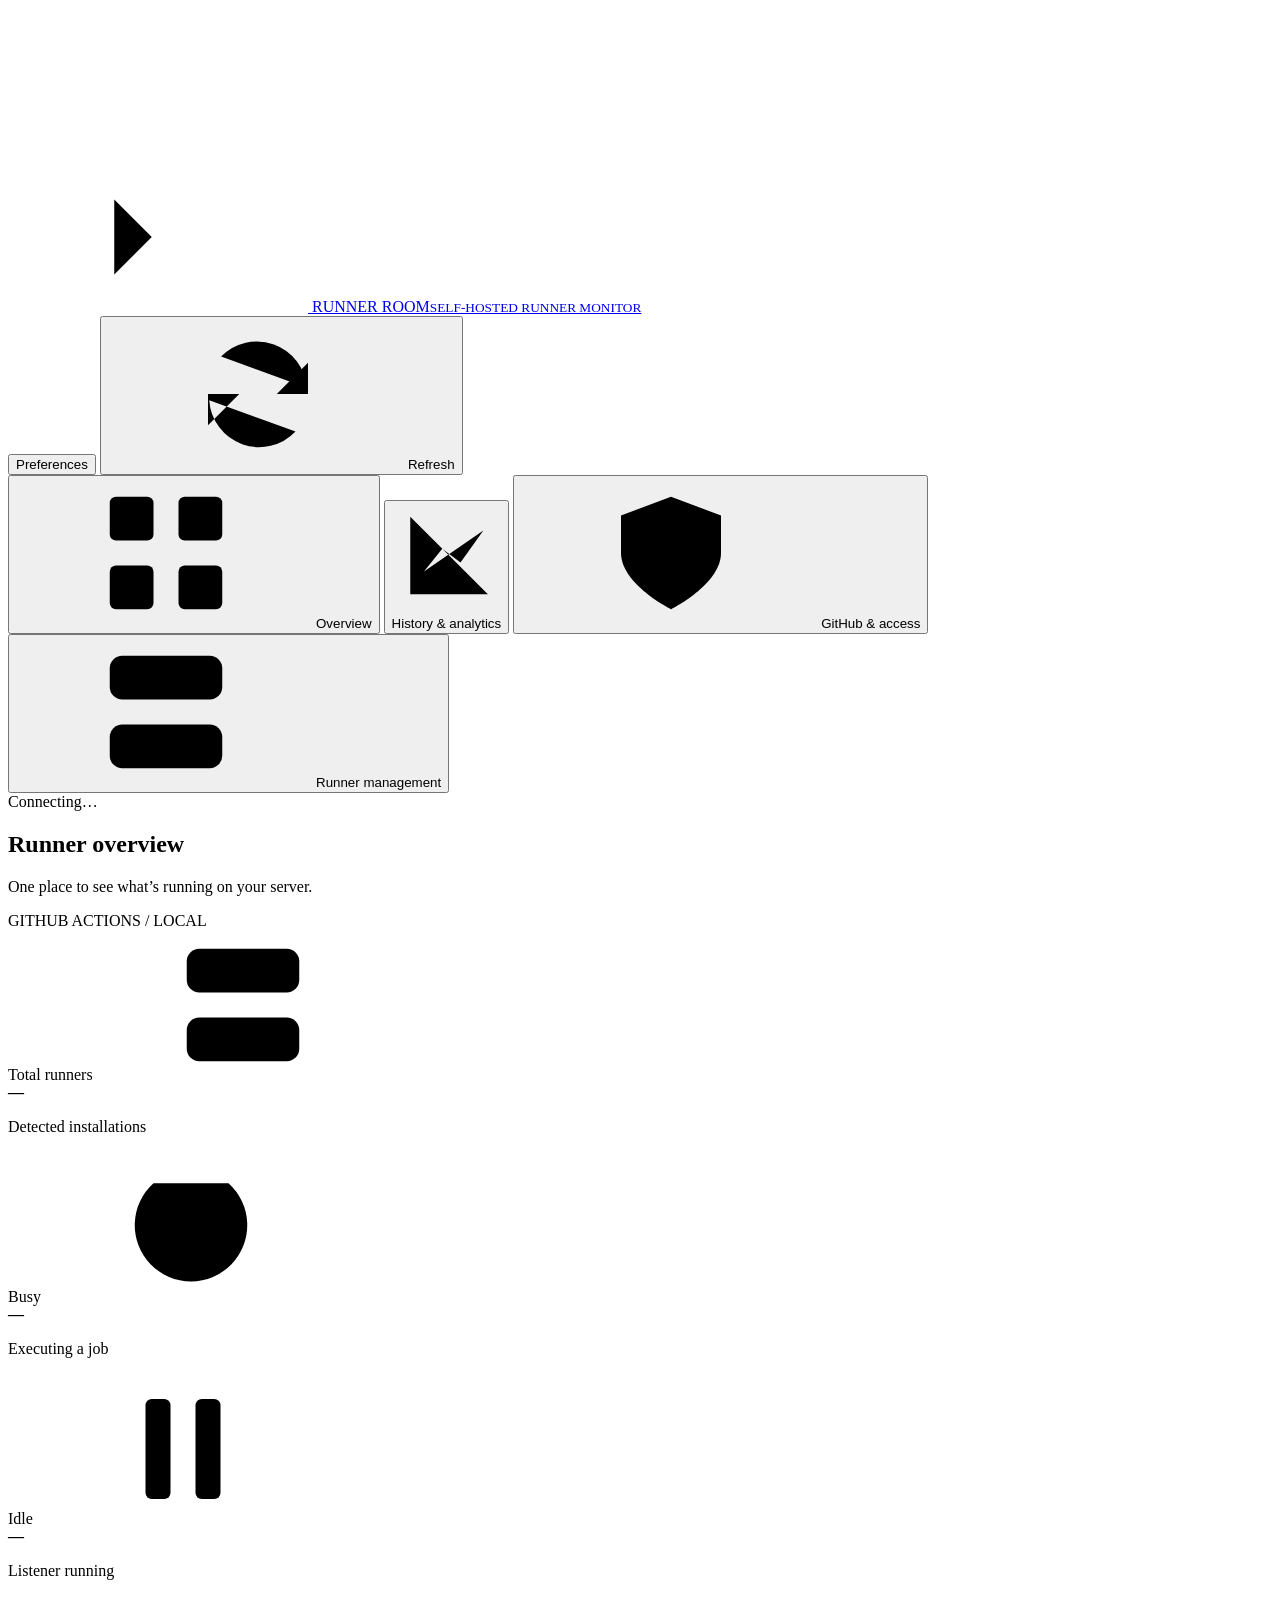
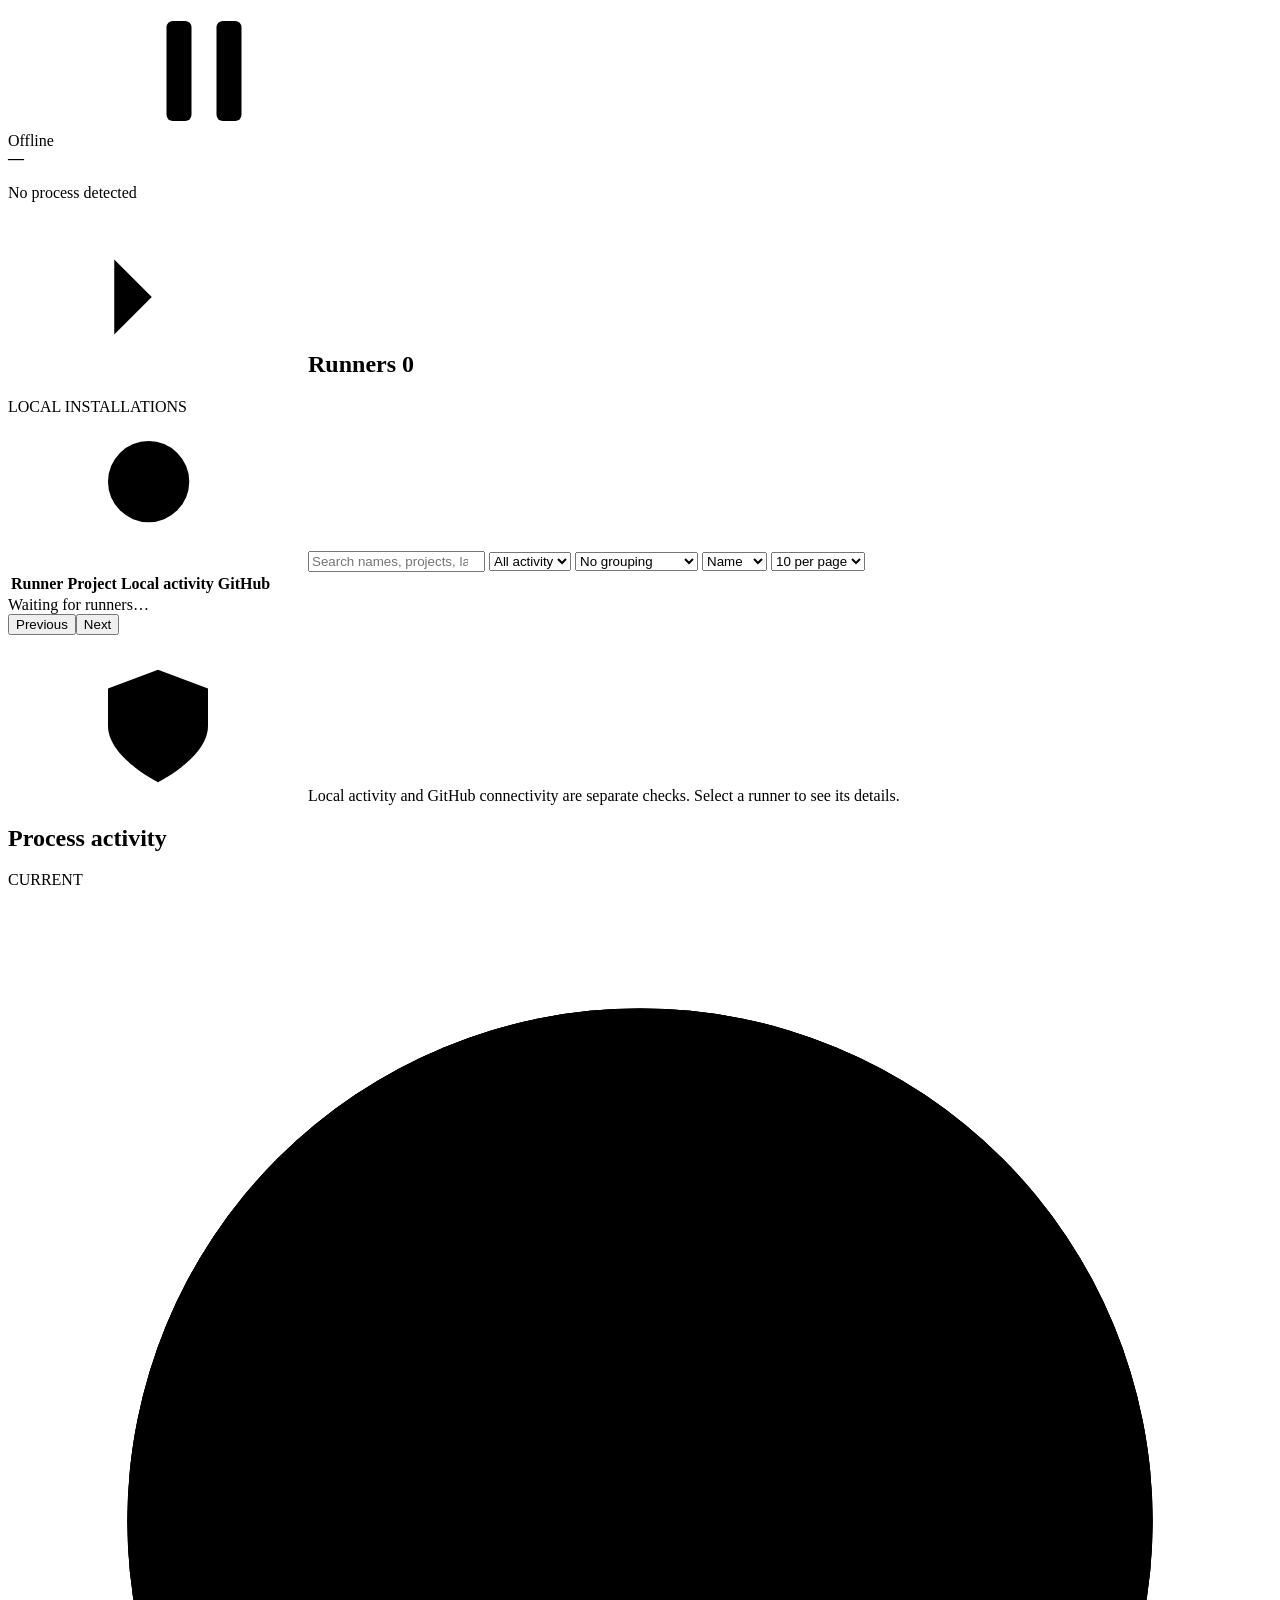
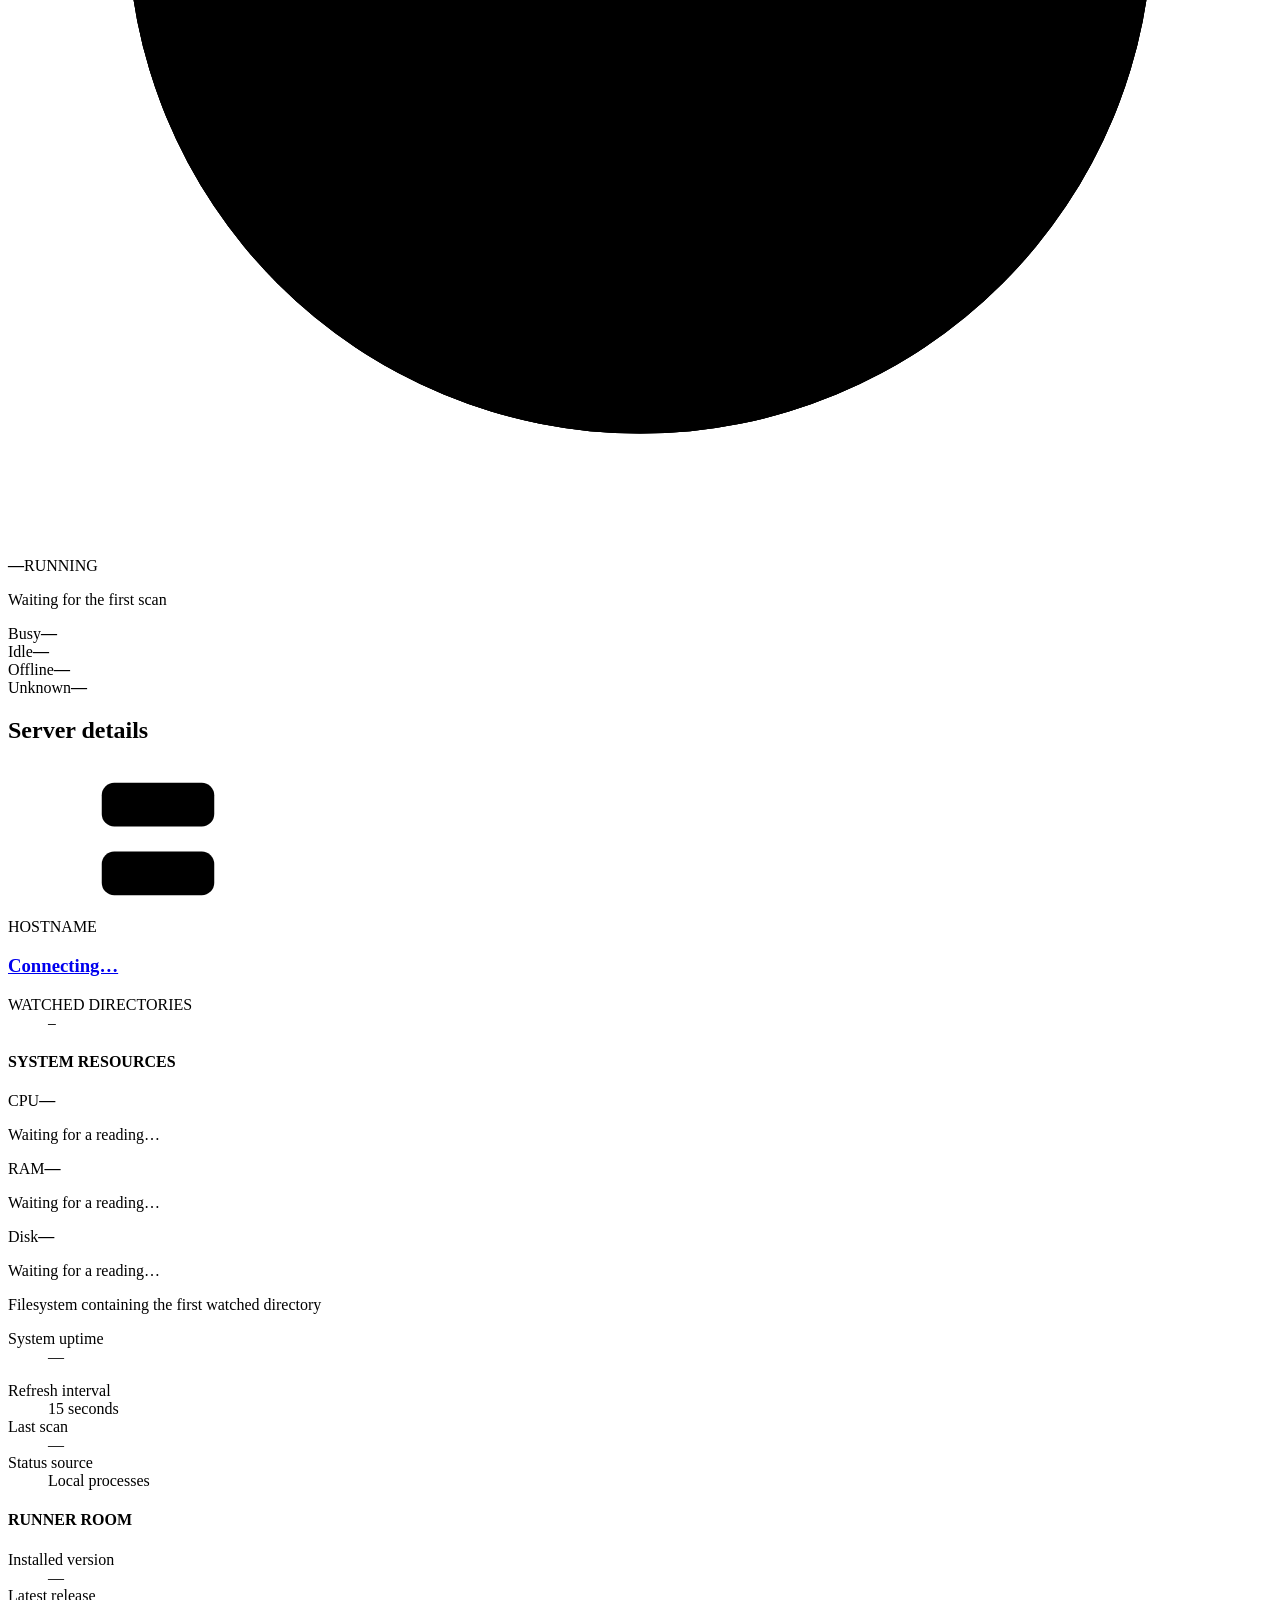
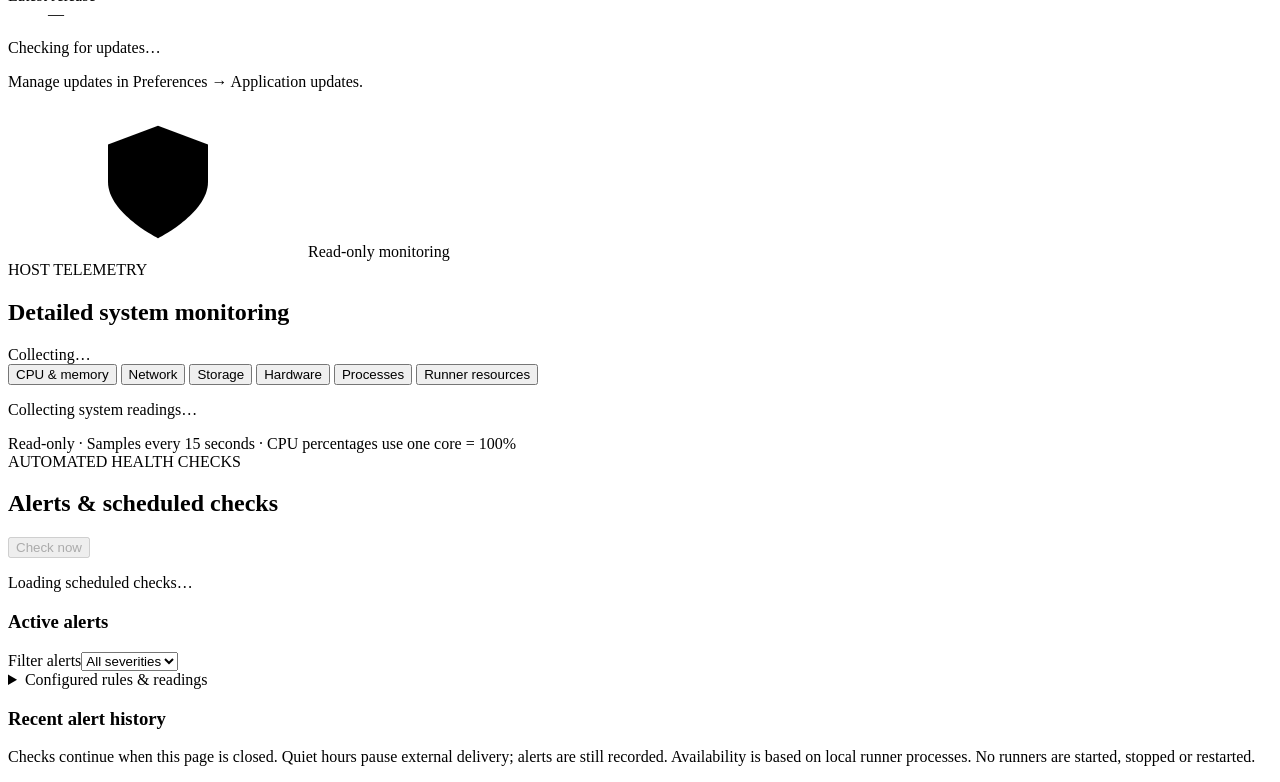
==== commit 5a50c145: "Add update option" ====
--- a/src/RunnerRoom/wwwroot/index.html
+++ b/src/RunnerRoom/wwwroot/index.html
@@ -11,6 +11,8 @@
   <script src="/preferences.js"></script>
   <script src="/theme.js"></script>
   <link rel="stylesheet" href="/app.css">
+  <link rel="stylesheet" href="/github-sync.css">
+  <link rel="stylesheet" href="/setup.css">
   <script src="/access.js" defer></script>
   <script src="/app.js" defer></script>
 </head>
@@ -127,7 +129,7 @@
               <p id="app-update-message" class="detail-hint"></p>
               <p id="app-update-checked" class="detail-hint"></p>
               <a id="app-release-link" class="project-link" target="_blank" rel="noopener noreferrer" hidden>View release notes ↗</a>
-              <p class="detail-hint">To update, run your original installer command on the server. Updates are not installed automatically.</p>
+              <p class="detail-hint">Manage updates in Preferences → Application updates.</p>
             </section>
           </div>
           <div class="server-footer"><svg class="icon" aria-hidden="true"><use href="#icon-shield"/></svg>Read-only monitoring</div>
@@ -195,6 +197,43 @@
     <section id="workspace-integration" class="panel" role="tabpanel" aria-labelledby="workspace-tab-integration" hidden>
       <div class="panel-heading"><div><span class="field-label">CONNECTION &amp; PERMISSIONS</span><h2>GitHub &amp; access</h2></div></div>
       <div class="monitor-content">
+          <div id="github-sync" class="github-sync" aria-label="GitHub synchronization">
+            <div class="sync-heading"><div><h3>Bring your workflows together</h3><p class="detail-hint">Follow repositories to see their GitHub workflow runs, jobs and results in one place.</p></div><button id="sync-refresh" type="button">Refresh status</button></div>
+            <p id="sync-message" class="sync-message" role="status" aria-live="polite">Loading GitHub connection…</p>
+            <div id="sync-content" hidden>
+              <p id="sync-demo" class="sync-message" hidden>Sample GitHub data · This demo does not connect to GitHub.</p>
+              <div id="sync-summary" class="monitor-grid"></div>
+              <div id="sync-setup" class="sync-empty" hidden>
+                <h4>Connect this server to GitHub</h4>
+                <p>Ask your dashboard administrator to configure a GitHub token or GitHub App installation on the server. Then choose the repositories to follow here.</p>
+                <details id="sync-setup-admin" class="sync-details" hidden><summary>Connection setup</summary><p>Configure <code>GitHub.TokenFile</code> with the path to a token file readable by the dashboard. Alternatively, configure <code>GitHub.App.AppId</code>, <code>GitHub.App.InstallationId</code> and <code>GitHub.App.PrivateKeyFile</code>. Choose one credential method.</p><p>Set <code>GitHub.Sync.Enabled</code> to <code>true</code> and restart the dashboard. The credential needs access to the repositories you want to follow, with Actions read permission. Workflow scanning also needs Contents read permission. GitHub sign-in and the server connection are separate.</p><p>Keep tokens and private keys on the server; this dashboard never asks you to paste them into a form.</p></details>
+              </div>
+              <div id="sync-following">
+                <div class="sync-heading sync-section-heading"><div><h3>Followed repositories</h3><p class="detail-hint">Only these repositories are synchronized and shared with dashboard users.</p></div><div class="sync-actions"><button id="sync-choose" type="button" hidden>Choose repositories</button><button id="sync-now" type="button" class="primary-button" hidden>Sync now</button><button id="sync-cancel" type="button" hidden>Stop sync</button></div></div>
+                <div id="sync-progress" class="sync-progress" role="status" hidden></div>
+                <div id="sync-repositories"></div>
+                <section id="sync-picker" class="sync-picker" aria-labelledby="sync-picker-title" hidden>
+                  <div class="sync-heading"><h4 id="sync-picker-title">Choose repositories to follow</h4><button id="sync-picker-close" type="button">Close</button></div>
+                  <p class="detail-hint">Your selection is saved on this server. Unfollowing a repository removes its synchronized history from the dashboard.</p>
+                  <div class="sync-controls"><label>Find a repository<input id="sync-repo-search" type="search" placeholder="Owner or repository name" autocomplete="off"></label><button id="sync-discover" type="button">Find accessible repositories</button></div>
+                  <p id="sync-discovery-message" class="detail-hint" role="status"></p>
+                  <div id="sync-choices" class="sync-choices"></div>
+                  <details class="sync-details"><summary>History options</summary><div class="sync-controls"><label>Look back<select id="sync-days"><option value="1">1 day</option><option value="7">7 days</option><option value="30" selected>30 days</option><option value="90">90 days</option></select></label><label>Maximum runs per repository<input id="sync-limit" type="number" min="1" max="100" value="100" required></label></div><p class="detail-hint">Smaller imports finish sooner and use fewer GitHub API requests. Existing history may be trimmed when you reduce these limits.</p></details>
+                  <div class="sync-actions"><button id="sync-save" type="button" class="primary-button">Save selection</button><span id="sync-selection-count" class="detail-hint"></span></div>
+                </section>
+              </div>
+              <section class="sync-runs" aria-labelledby="sync-runs-title">
+                <div class="sync-heading sync-section-heading"><h3 id="sync-runs-title">Workflow runs</h3><span id="sync-run-count" class="detail-hint"></span></div>
+                <div class="sync-controls"><label>Search runs<input id="sync-run-search" type="search" placeholder="Workflow, branch, actor or commit"></label><label>Repository<select id="sync-run-repo"><option value="">All repositories</option></select></label><label>Result<select id="sync-run-result"><option value="">All results</option><option value="active">In progress or queued</option><option value="success">Passed</option><option value="failure">Failed</option><option value="cancelled">Cancelled</option><option value="other">Other</option></select></label></div>
+                <div id="sync-runs-list"></div>
+                <div class="history-pagination"><button id="sync-previous" type="button">Previous</button><span id="sync-page" class="detail-hint"></span><button id="sync-next" type="button">Next</button></div>
+              </section>
+              <details class="sync-details sync-section-heading"><summary>Sync activity &amp; API usage</summary><div id="sync-budget" class="detail-hint"></div><div id="sync-history"></div></details>
+              <section id="sync-run-details" class="sync-picker" aria-labelledby="sync-run-title" tabindex="-1" hidden><div class="sync-heading"><h3 id="sync-run-title">Workflow details</h3><button id="sync-run-close" type="button">Close details</button></div><div id="sync-run-body"></div></section>
+              <section id="sync-workflow-details" class="sync-picker" aria-labelledby="sync-workflow-title" tabindex="-1" hidden><div class="sync-heading"><h3 id="sync-workflow-title">Runner requirements</h3><button id="sync-workflow-close" type="button">Close requirements</button></div><div id="sync-workflow-body"></div></section>
+            </div>
+          </div>
+          <details class="sync-details sync-access"><summary>Dashboard access &amp; runner connections</summary>
         <p id="integration-warning" class="monitor-warning" role="status" hidden></p>
         <div id="integration-summary" class="monitor-grid"></div>
         <p id="integration-permissions" class="detail-hint"></p>
@@ -202,15 +241,20 @@
           <h3 class="monitor-subheading">GitHub runner connections</h3><div id="integration-runners"></div>
           <p class="detail-hint">Runner API access uses the server's read-only GitHub token. GitHub sign-in identifies dashboard users and grants no access unless their numeric GitHub ID is explicitly allowed.</p>
           <h3 class="monitor-subheading">Allowed accounts</h3><div id="integration-users"></div>
-          <p class="detail-hint">Manage accounts and roles in Access settings on the server, then restart. Viewer: monitoring, job summaries and history exports. Admin: also diagnostic logs, manual alert checks, integration details and access audit.</p>
+            <p class="detail-hint">Manage accounts and roles in Access settings on the server, then restart. Viewers can read monitoring and synchronized workflow data. Operators can also refresh GitHub synchronization. Administrators configure repository access, manage runners and inspect the access audit.</p>
           <h3 class="monitor-subheading">Recent access activity</h3><div id="integration-audit"></div>
         </div>
+          </details>
       </div>
     </section>
     <section id="workspace-management" class="panel management-panel" role="tabpanel" aria-labelledby="workspace-tab-management" hidden>
       <div class="panel-heading"><div><span class="field-label">RUNNER LIFECYCLE</span><h2>Runner management</h2></div><button id="management-refresh" class="secondary-button" type="button">Refresh management</button></div>
       <div class="monitor-content">
         <p id="management-message" class="monitor-warning" role="status">Loading management settings…</p>
+        <div id="management-setup" class="setup-callout" hidden>
+          <div><h3 id="setup-callout-title">Set up runner management</h3><p id="setup-callout-hint">Connect GitHub and choose which repositories you can manage.</p></div>
+          <button id="setup-open" class="primary-button" type="button">Set up management</button>
+        </div>
         <div id="management-content" hidden>
           <div id="management-summary" class="monitor-grid"></div>
           <div class="management-toolbar"><button id="management-new" class="secondary-button" type="button">+ Create runners</button><button id="management-import-open" class="secondary-button" type="button">Import installation</button><button id="management-version" class="secondary-button" type="button">Check latest version</button><span id="management-latest" class="detail-hint"></span></div>
@@ -267,7 +311,15 @@
   <dialog id="preferences-dialog" aria-labelledby="preferences-title">
     <div class="panel-heading"><h2 id="preferences-title">Preferences</h2><button id="preferences-close" type="button">Close ✕</button></div>
     <div class="preferences-body">
-      <p class="detail-hint">Saved in this browser. No credentials or monitoring data are stored in these preferences.</p>
+      <section id="preferences-updates" class="preferences-updates" aria-labelledby="preferences-updates-title">
+        <div class="preferences-updates-heading"><h3 id="preferences-updates-title">Application updates</h3><span id="preferences-update-status" class="app-update-status" role="status">Checking for updates…</span></div>
+        <dl class="preferences-update-versions"><div><dt>Installed version</dt><dd id="preferences-installed-version" data-no-translate>—</dd></div><div><dt>Latest release</dt><dd id="preferences-latest-version" data-no-translate>—</dd></div></dl>
+        <p id="preferences-update-message" class="detail-hint" aria-live="polite"></p>
+        <p id="preferences-update-support" class="detail-hint"></p>
+        <div class="preferences-update-actions"><button id="preferences-update-check" class="secondary-button" type="button" disabled>Check for updates</button><button id="preferences-update-install" class="primary-button" type="button" hidden disabled>Update now</button><button id="preferences-update-reload" class="primary-button" type="button" hidden>Reload dashboard</button></div>
+        <p id="preferences-update-notice" class="detail-hint" hidden>The dashboard will restart briefly and reconnect automatically.</p>
+      </section>
+      <p class="detail-hint">Appearance and layout are saved in this browser. No credentials or monitoring data are stored in these preferences.</p>
       <div class="preference-grid">
         <label>Theme<select id="pref-theme"><option value="dark">Dark</option><option value="light">Light</option><option value="system">System</option><option value="night">Night</option></select></label>
         <label>Language<select id="pref-language"><option value="en">English</option><option value="pt-PT">Português</option></select></label>
@@ -301,7 +353,9 @@
   <script src="/alerts.js" defer></script>
   <script src="/workspace.js" defer></script>
   <script src="/integration.js" defer></script>
+    <script src="/github-sync.js" defer></script>
   <script src="/management.js" defer></script>
+  <script src="/setup.js" defer></script>
   <script src="/application-updates.js" defer></script>
   <script src="/dashboard.js" defer></script>
   <script src="/details.js" defer></script>
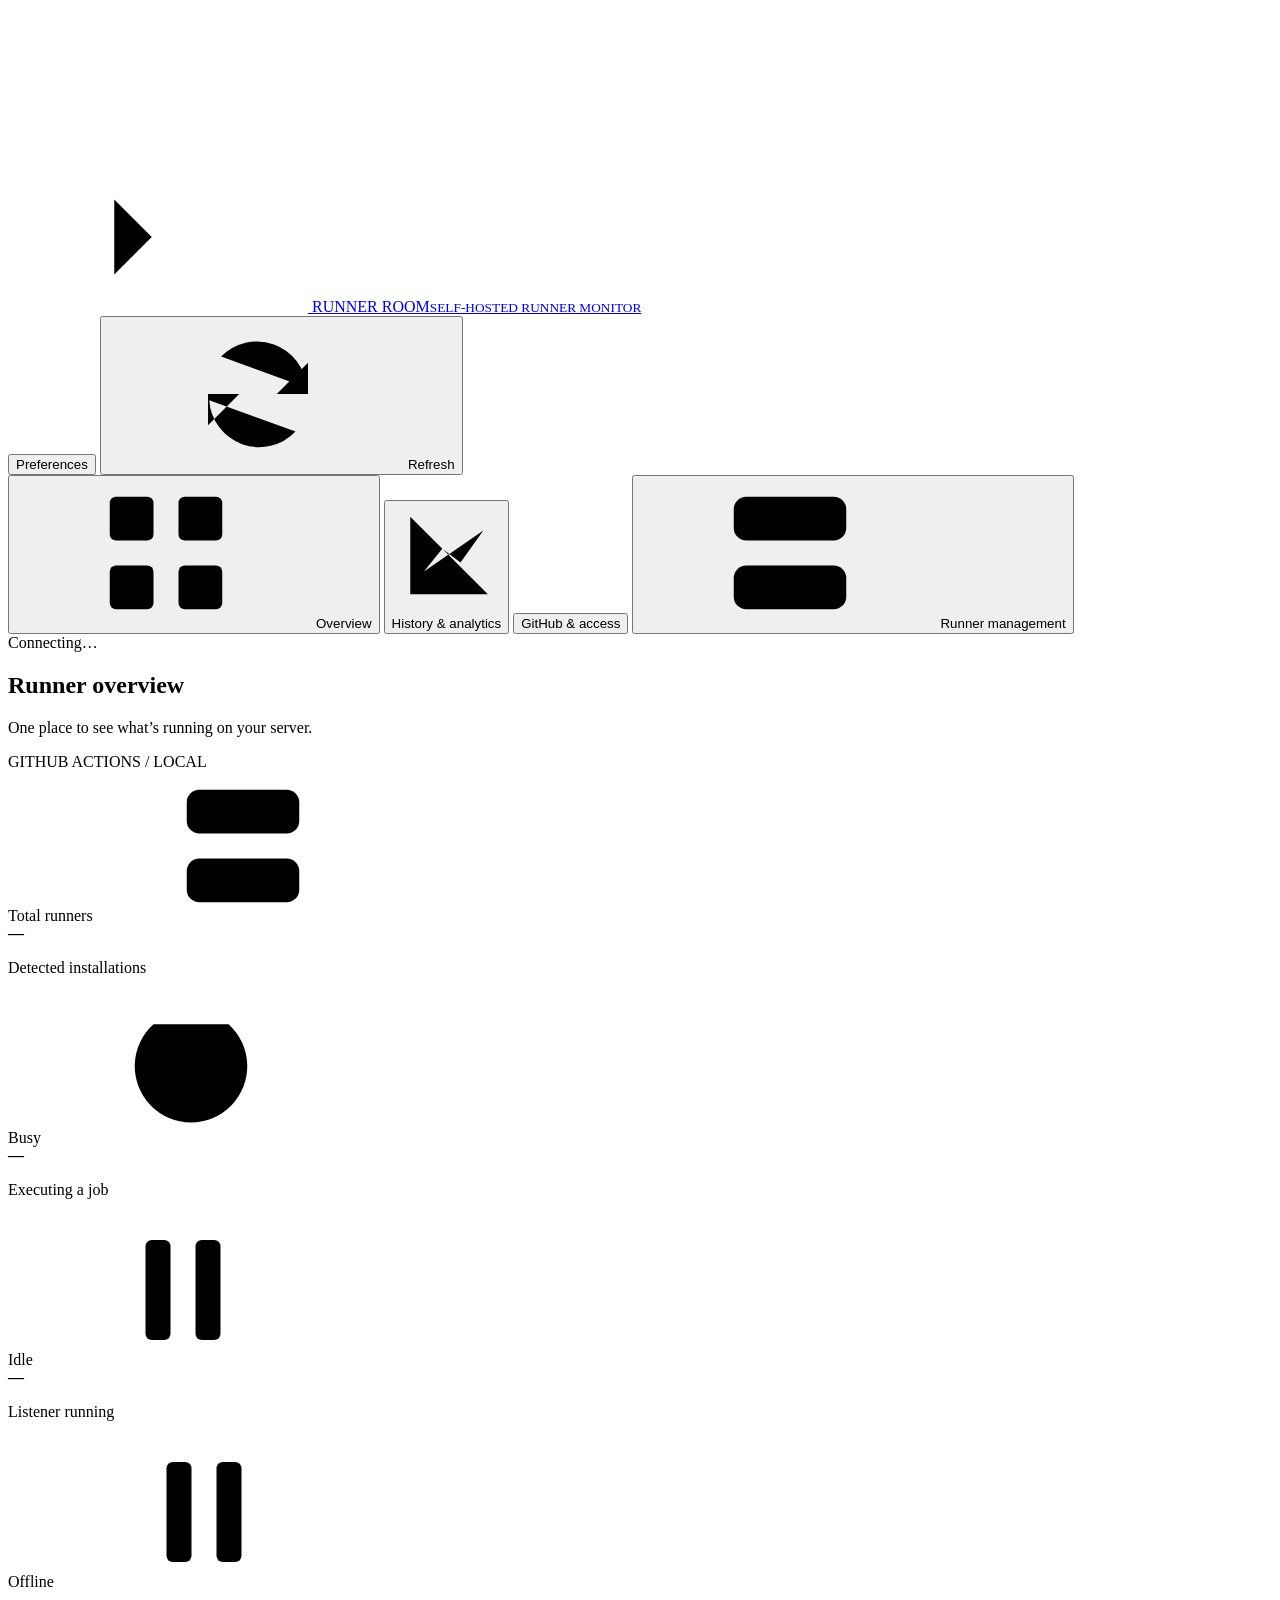
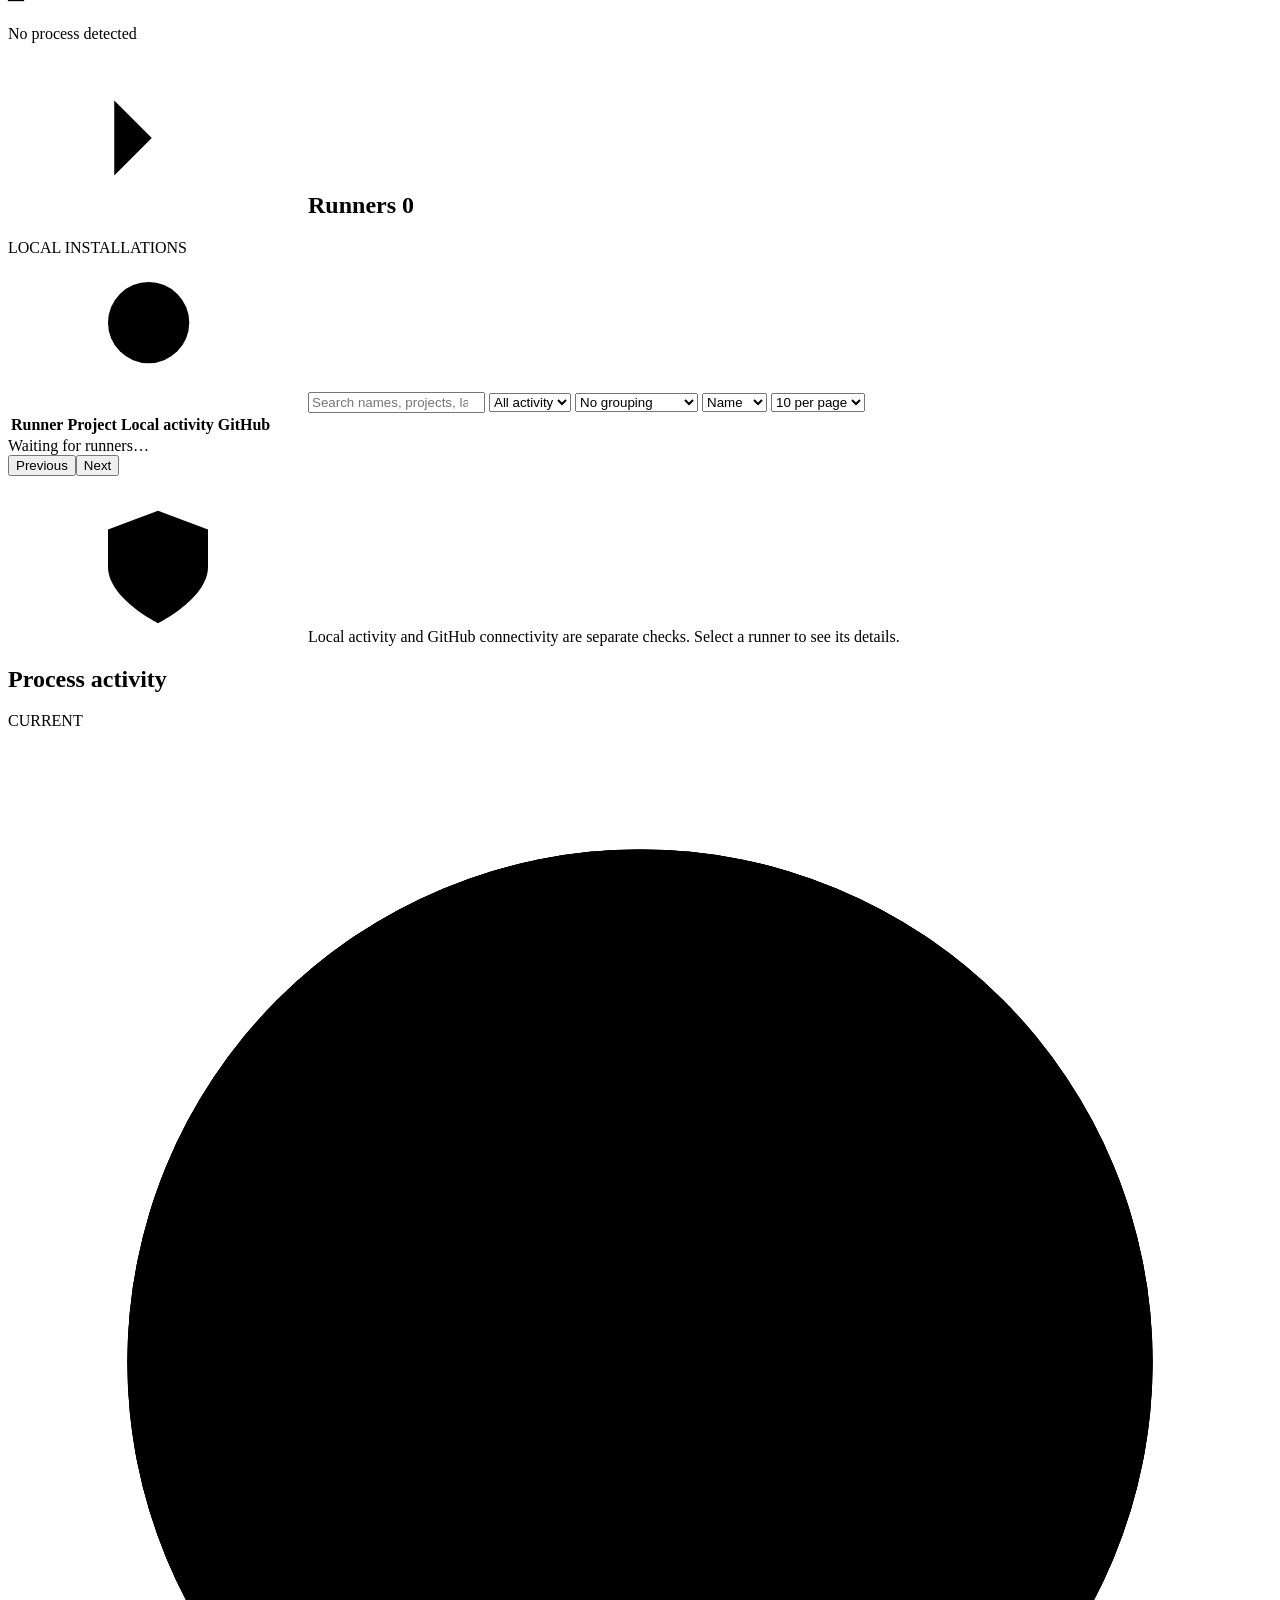
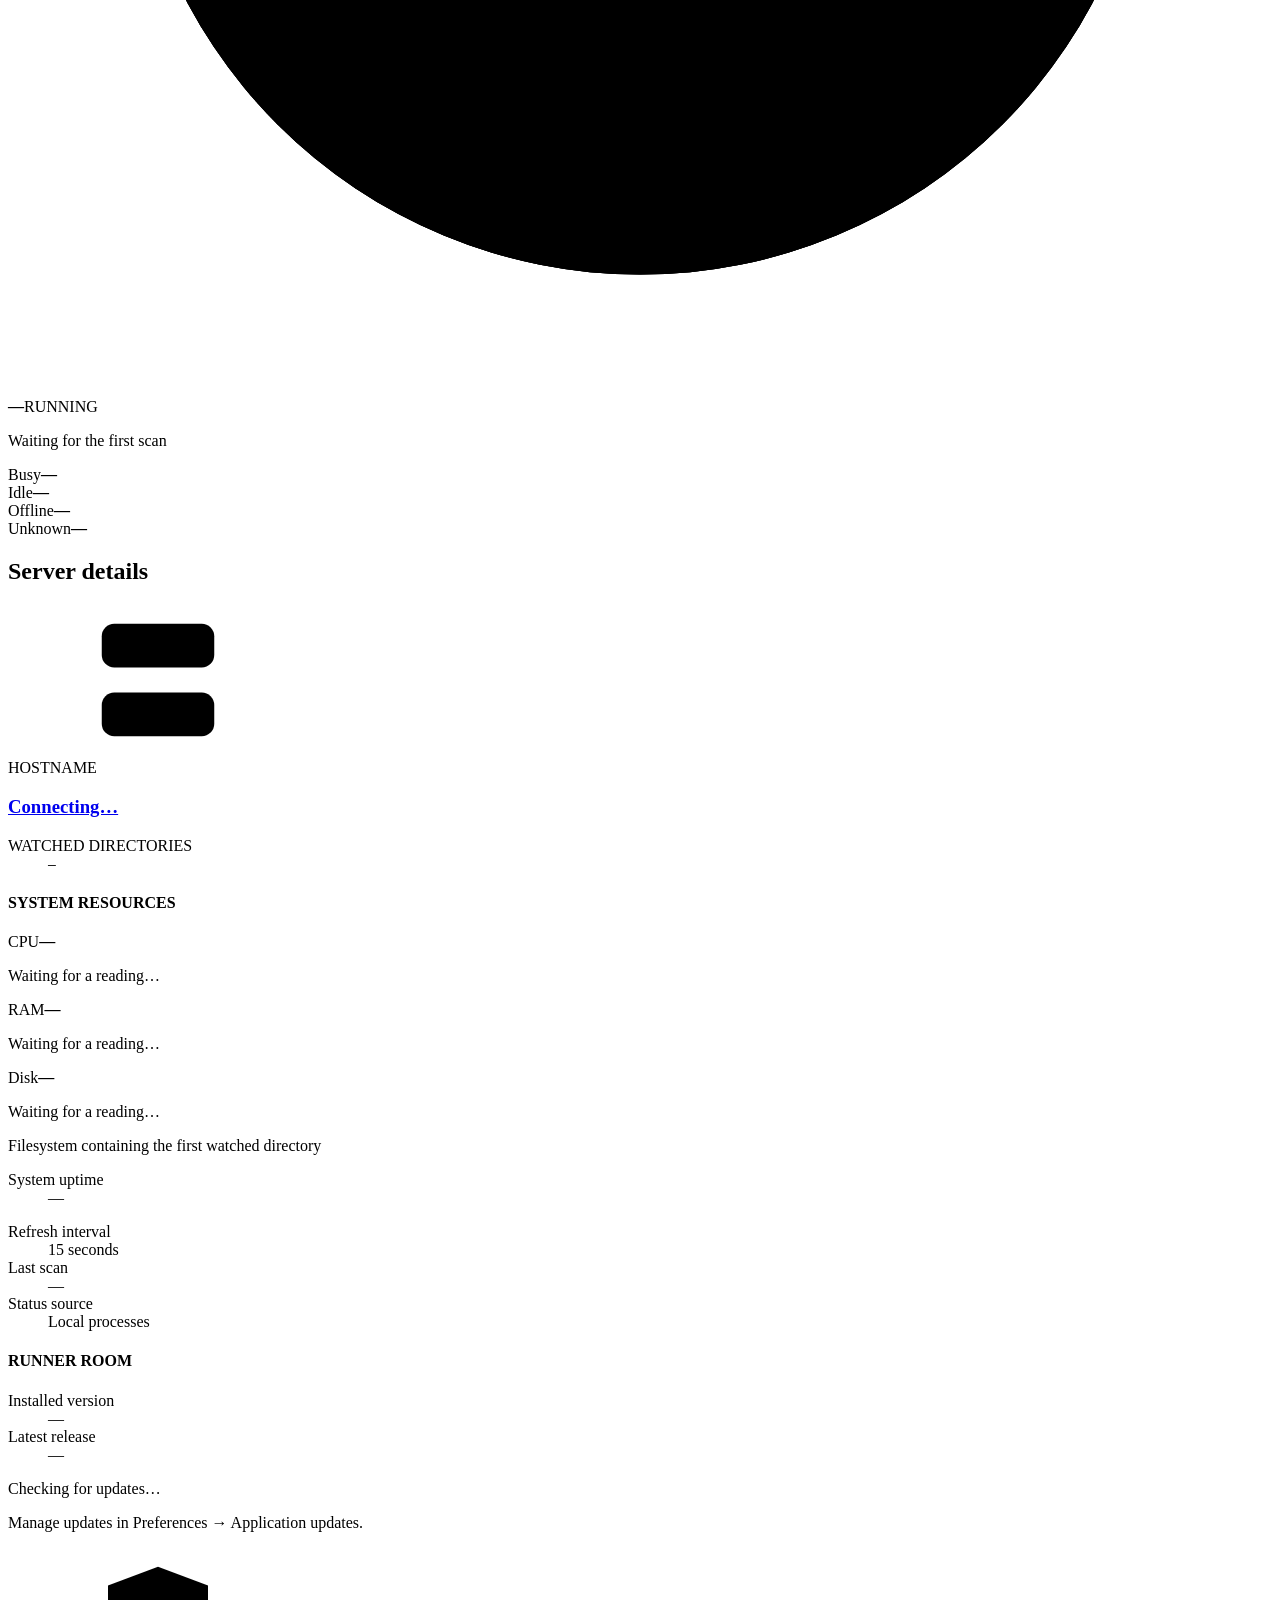
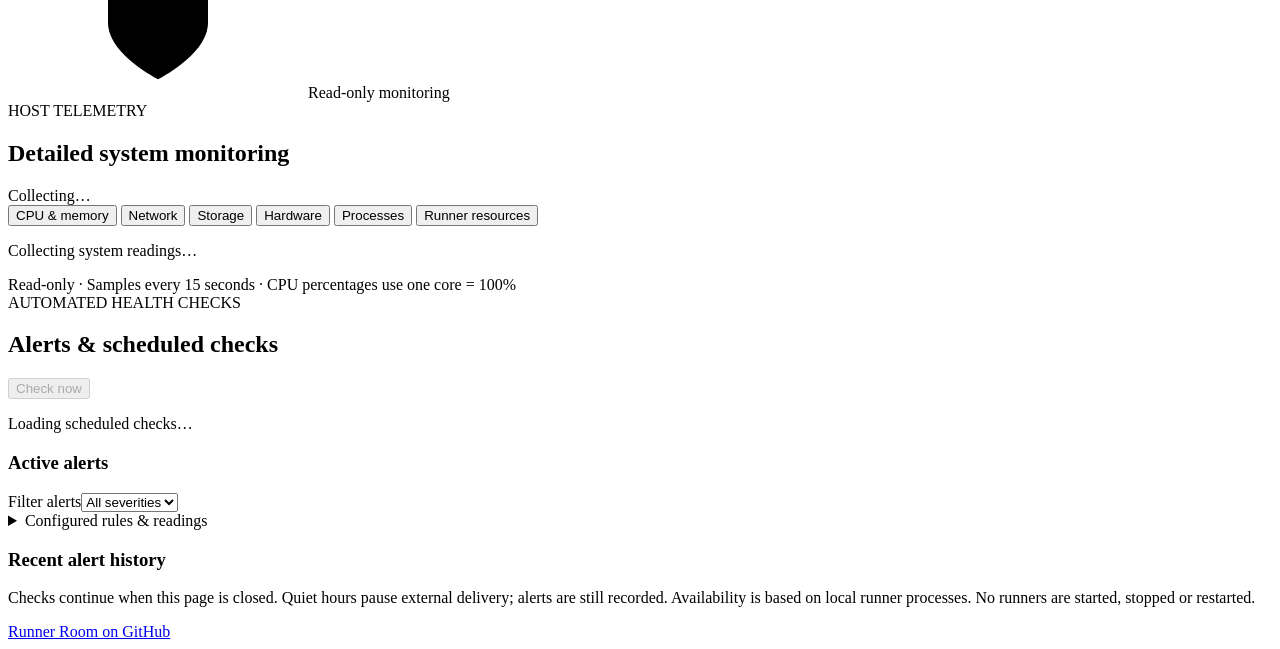
==== commit bf52985d: "Add  GitHub branding to dashboard" ====
--- a/src/RunnerRoom/wwwroot/index.html
+++ b/src/RunnerRoom/wwwroot/index.html
@@ -49,7 +49,7 @@
     <div class="workspace-tabs" role="tablist" aria-label="Workspace">
       <button id="workspace-tab-overview" class="workspace-tab" type="button" role="tab" aria-selected="true" aria-controls="workspace-overview" data-workspace="overview"><svg class="icon" aria-hidden="true"><use href="#icon-grid"/></svg>Overview</button>
       <button id="workspace-tab-history" class="workspace-tab" type="button" role="tab" aria-selected="false" aria-controls="workspace-history" tabindex="-1" data-workspace="history"><svg class="icon" viewBox="0 0 24 24" aria-hidden="true"><path d="M4 3v17h17M7 15l4-5 4 3 5-7"/></svg>History &amp; analytics</button>
-      <button id="workspace-tab-integration" class="workspace-tab" type="button" role="tab" aria-selected="false" aria-controls="workspace-integration" tabindex="-1" data-workspace="integration"><svg class="icon" aria-hidden="true"><use href="#icon-shield"/></svg>GitHub &amp; access</button>
+      <button id="workspace-tab-integration" class="workspace-tab" type="button" role="tab" aria-selected="false" aria-controls="workspace-integration" tabindex="-1" data-workspace="integration"><span class="github-mark" aria-hidden="true"></span>GitHub &amp; access</button>
       <button id="workspace-tab-management" class="workspace-tab" type="button" role="tab" aria-selected="false" aria-controls="workspace-management" tabindex="-1" data-workspace="management"><svg class="icon" aria-hidden="true"><use href="#icon-server"/></svg>Runner management</button>
     </div>
     <span class="connection"><i class="dot unknown" id="connection-dot" aria-hidden="true"></i><span id="connection">Connecting…</span></span>
@@ -204,7 +204,7 @@
               <p id="sync-demo" class="sync-message" hidden>Sample GitHub data · This demo does not connect to GitHub.</p>
               <div id="sync-summary" class="monitor-grid"></div>
               <div id="sync-setup" class="sync-empty" hidden>
-                <h4>Connect this server to GitHub</h4>
+                <h4 class="github-heading"><span class="github-mark" aria-hidden="true"></span>Connect this server to GitHub</h4>
                 <p>Ask your dashboard administrator to configure a GitHub token or GitHub App installation on the server. Then choose the repositories to follow here.</p>
                 <details id="sync-setup-admin" class="sync-details" hidden><summary>Connection setup</summary><p>Configure <code>GitHub.TokenFile</code> with the path to a token file readable by the dashboard. Alternatively, configure <code>GitHub.App.AppId</code>, <code>GitHub.App.InstallationId</code> and <code>GitHub.App.PrivateKeyFile</code>. Choose one credential method.</p><p>Set <code>GitHub.Sync.Enabled</code> to <code>true</code> and restart the dashboard. The credential needs access to the repositories you want to follow, with Actions read permission. Workflow scanning also needs Contents read permission. GitHub sign-in and the server connection are separate.</p><p>Keep tokens and private keys on the server; this dashboard never asks you to paste them into a form.</p></details>
               </div>
@@ -307,6 +307,7 @@
       <div class="detail-page-body"><h1 id="detail-title" data-no-translate>Details</h1><p id="detail-message" role="status"></p><div id="detail-content"></div></div>
     </section>
   </main>
+  <footer class="app-footer"><a class="repository-link" href="https://github.com/igor-couto/github-self-hosted-runner-manager" target="_blank" rel="noopener noreferrer"><span class="github-mark" aria-hidden="true"></span><span>Runner Room on GitHub</span></a></footer>
   <button id="exit-tv" class="secondary-button" type="button" hidden>Exit TV mode</button>
   <dialog id="preferences-dialog" aria-labelledby="preferences-title">
     <div class="panel-heading"><h2 id="preferences-title">Preferences</h2><button id="preferences-close" type="button">Close ✕</button></div>
